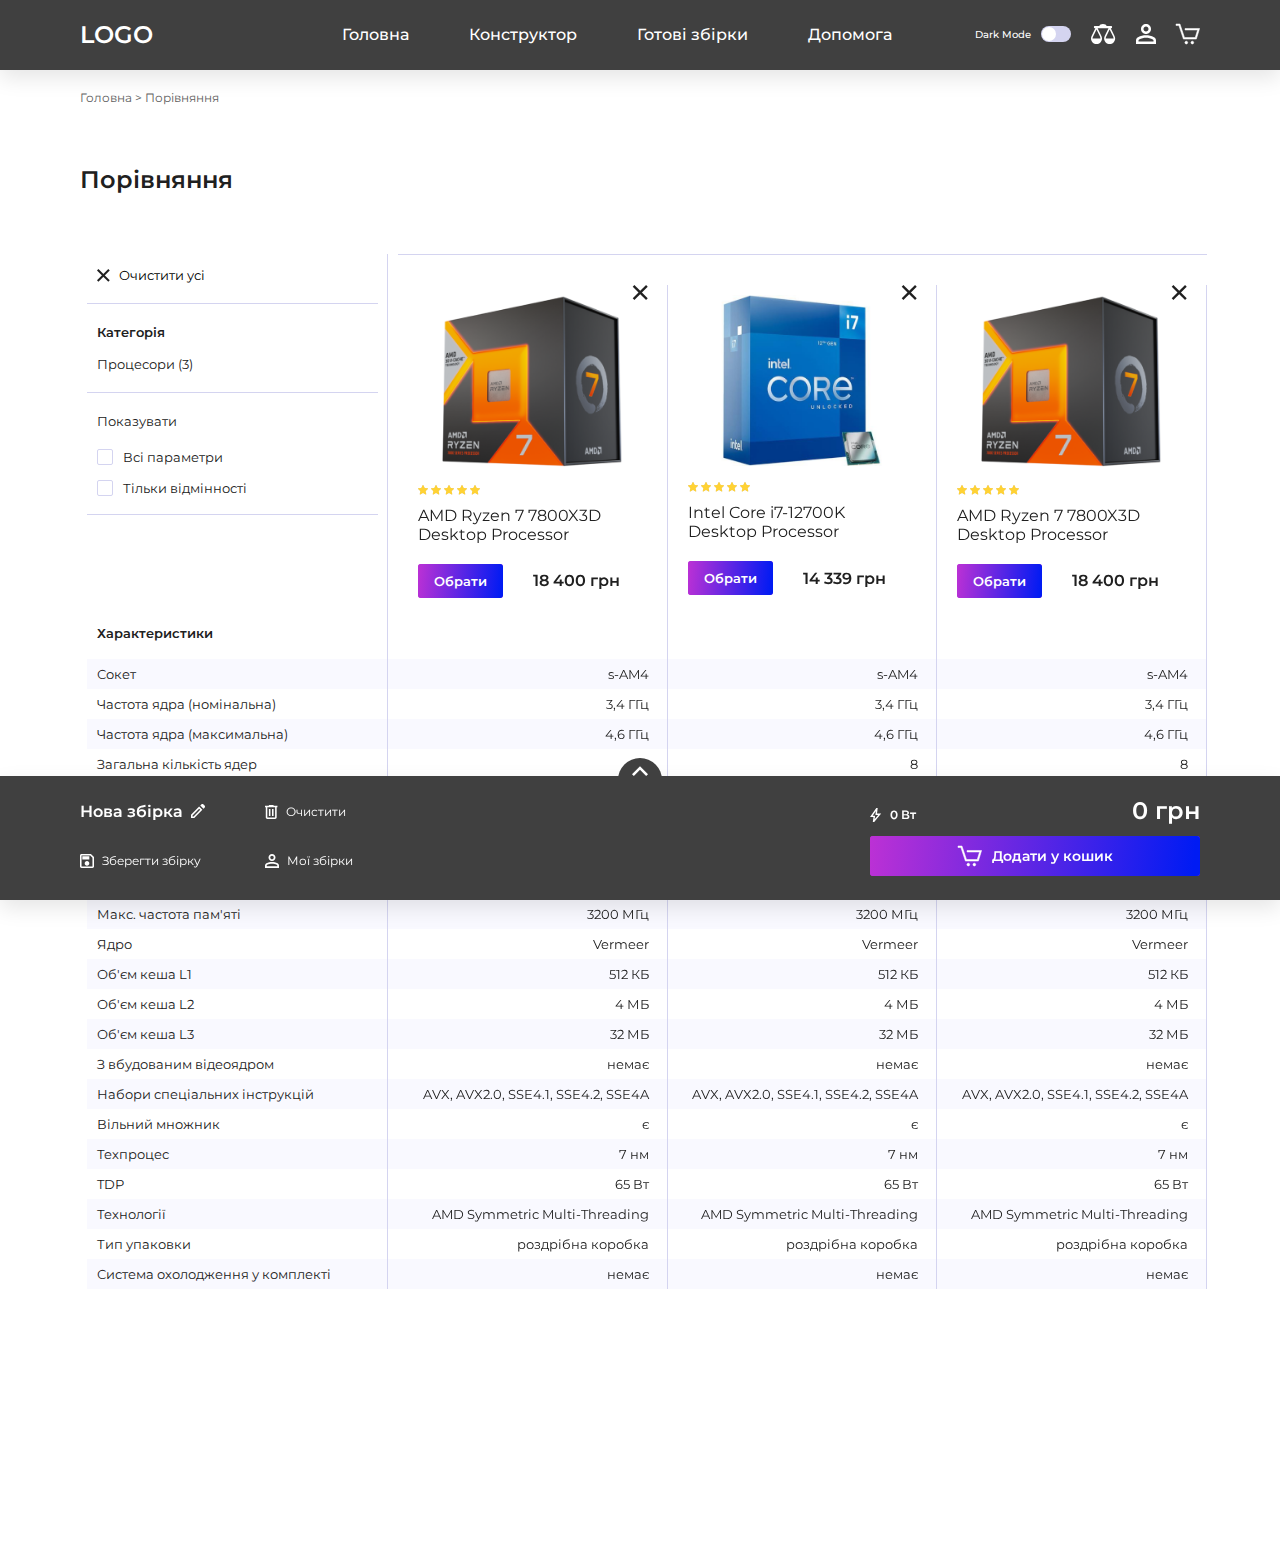
==== compare.html @ efdbab95 "feat: add compare and dark theme" ====
<!DOCTYPE html>
<html lang="ru">
<head>
    <meta charset="UTF-8">
    <meta http-equiv="X-UA-Compatible" content="IE=edge">
    <meta name="viewport" content="width=device-width, initial-scale=1.0">
    <title>PC BUILDER</title>
    <link rel="stylesheet" href="css/swiper-bundle.min.css">
    <link rel="stylesheet" href="css/nouislider.min.css">
    <link rel="stylesheet" href="css/style.css">
</head>
<body>
    <div class="wrap" id="wrap">
        <!-- header -->
        <header class="header">
            <div class="container">
                <div class="d-flex align-items-center">
                    <a href="#nav" class="btn-menu d-lg-none collapse-link"></a>
                    <a href="index.html" class="logo header__logo">LOGO</a>
                    <nav class="nav d-lg-flex align-items-center collapse" id="nav">
                        <ul class="nav-list d-lg-flex">
                            <li class="nav-list__item"><a href="#" class="nav-list__link">Головна</a></li>
                            <li class="nav-list__item"><a href="#" class="nav-list__link">Конструктор</a></li>
                            <li class="nav-list__item"><a href="#" class="nav-list__link">Готові збірки</a></li>
                            <li class="nav-list__item"><a href="#" class="nav-list__link">Допомога</a></li>
                        </ul>
                        <ul class="icons-nav d-flex order-lg-2">
                            <li class="icons-nav__item"><a href="#" class="icons-nav__link icon icon-compare"></a></li>
                            <li class="icons-nav__item"><a href="#" class="icons-nav__link icon icon-user"></a></li>
                        </ul>
                        <div class="theme d-flex align-items-center text_inversion">
                            Dark Mode
                            <label class="checkbox-switch-label">
                                <input type="checkbox" class="collapse" id="checkbox-switch">
                                <span class="checkbox-switch"></span>
                            </label>
                        </div>
                    </nav>
                    <ul class="icons-nav">
                        <li class="icons-nav__item"><a href="#" class="icons-nav__link icon icon-basket"></a></li>
                    </ul>
                </div>
            </div>
        </header>
        <!-- /header -->
        <!-- /preview -->
        <!-- content -->
        <section class="content">
            <div class="container">
              <!-- breadcrumb -->
              <ul class="breadcrumb">
                <li class="breadcrumb__item"><a href="#" class="breadcrumb__link">Головна</a></li>
                <li class="breadcrumb__item">Порівняння</li>
              </ul>
              <!-- /breadcrumb -->
              <div class="title no-change text_center_sm mb-xl mb-xl_m">Порівняння</div>
              <div class="d-flex compare">
                <!-- compare__col -->
                <div class="compare__col">
                  <div class="compare-filter">
                    <div class="filter__header filter-item d-flex justify-content-between">
                      <button type="reset" class="btn-clear d-inline-flex align-items-center">
                        <span class="icon icon-clear btn-clear__icon"></span>
                        Очистити усі
                      </button>
                    </div>
                    <div class="filter-item">
                      <div class="filter__link text_semibold">Категорія</div>
                      <div class="filter-item__body">Процесори (3)</div>
                    </div>
                    <div class="filter-item">
                      <div class="filter__link">Показувати</div>
                      <div class="filter-item__body">
                        <ul class="check-list">
                          <li class="check-list__item">
                            <label class="d-inline-flex align-items-center">
                              <input type="checkbox" class="form-check-input">
                              Всі параметри
                            </label>
                          </li>
                          <li class="check-list__item">
                            <label class="d-inline-flex align-items-center">
                              <input type="checkbox" class="form-check-input">
                              Тільки відмінності
                            </label>
                          </li>
                        </ul>
                      </div>
                     </div>
                  </div>
                  <div class="text_semibold text_size-sm compare__title">Характеристики</div>
                  <div class="compare-table-heading__wrap">
                    <table class="compare-table-heading table_spriped w-100">
                      <tr><td>Сокет</td></tr>
                      <tr><td>Частота ядра (номінальна)</td></tr>
                      <tr><td>Частота ядра (максимальна)</td></tr>
                      <tr><td>Загальна кількість ядер</td></tr>
                      <tr><td>Продуктивні ядра</td></tr>
                      <tr><td>Енергоефективні ядра</td></tr>
                      <tr><td>Кількість потоків</td></tr>
                      <tr><td>Тип пам'яті</td></tr>
                      <tr><td>Макс. частота пам'яті</td></tr>
                      <tr><td>Ядро</td></tr>
                      <tr><td>Об'єм кеша L1</td></tr>
                      <tr><td>Об'єм кеша L2</td></tr>
                      <tr><td>Об'єм кеша L3</td></tr>
                      <tr><td>З вбудованим відеоядром</td></tr>
                      <tr><td>Набори спеціальних інструкцій</td></tr>
                      <tr><td>Вільний множник</td></tr>
                      <tr><td>Техпроцес</td></tr>
                      <tr><td>TDP</td></tr>
                      <tr><td>Технології</td></tr>
                      <tr><td>Тип упаковки</td></tr>
                      <tr><td>Система охолодження у комплекті</td></tr>
                    </table>
                  </div>
                </div>
                <!-- /compare__col -->
                <div class="compare-slider swiper">
                  <div class="swiper-wrapper">
                    <div class="swiper-slide remove-block">
                      <div class="compare-item">
                        <div class="compare-item__body">
                          <a href="#" class="remove-link compare-item__close icon icon-close"></a>
                          <a href="#" class="compare-item__image d-flex justify-content-center"><img src="img/content/product-3.png" alt="" class="img-fluid"></a>
                          <div class="compare-item__rating rating">
                            <div class="rating__active" style="width: 100%;"></div>
                          </div>
                          <a href="#" class="compare-item__name">AMD Ryzen 7 7800X3D Desktop Processor</a>
                          <div class="d-lg-flex align-items-center">
                            <div class="compare-item__price order-lg-2 text_semibold">18 400 грн</div>
                            <a href="#" class="btn btn_secondary w-100_md btn_size-sm compare-item__btn">Обрати</a>
                          </div>
                        </div>
                        <table class="table_spriped compare-item__table text_right w-100">
                          <tr><td>s-AM4</td></tr>
                          <tr><td>3,4 ГГц</td>
                          <tr><td>4,6 ГГц</td>
                          <tr><td>8</td>
                          <tr><td>8</td>
                          <tr><td>0</td>
                          <tr><td>16</td>
                          <tr><td>DDR4</td>
                          <tr><td>3200 МГц</td>
                          <tr><td>Vermeer</td>
                          <tr><td>512 КБ</td>
                          <tr><td>4 МБ</td>
                          <tr><td>32 МБ</td>
                          <tr><td>немає</td>
                          <tr><td>AVX, AVX2.0, SSE4.1, SSE4.2, SSE4A</td>
                          <tr><td>є</td>
                          <tr><td>7 нм</td>
                          <tr><td>65 Вт</td>
                          <tr><td>AMD Symmetric Multi-Threading</td>
                          <tr><td>роздрібна коробка</td>
                          <tr><td>немає</td>
                        </table>
                      </div>
                    </div>
                    <div class="swiper-slide remove-block">
                      <div class="compare-item">
                        <div class="compare-item__body">
                          <a href="#" class="remove-link compare-item__close icon icon-close"></a>
                          <a href="#" class="compare-item__image d-flex justify-content-center"><img src="img/content/product-4.png" alt="" class="img-fluid"></a>
                          <div class="compare-item__rating rating">
                            <div class="rating__active" style="width: 100%;"></div>
                          </div>
                          <a href="#" class="compare-item__name">Intel Core i7-12700K Desktop Processor</a>
                          <div class="d-lg-flex align-items-center">
                            <div class="compare-item__price order-lg-2 text_semibold">14 339 грн</div>
                            <a href="#" class="btn btn_secondary w-100_md btn_size-sm compare-item__btn">Обрати</a>
                          </div>
                        </div>
                        <table class="table_spriped compare-item__table text_right w-100">
                          <tr><td>s-AM4</td></tr>
                          <tr><td>3,4 ГГц</td>
                          <tr><td>4,6 ГГц</td>
                          <tr><td>8</td>
                          <tr><td>8</td>
                          <tr><td>0</td>
                          <tr><td>16</td>
                          <tr><td>DDR4</td>
                          <tr><td>3200 МГц</td>
                          <tr><td>Vermeer</td>
                          <tr><td>512 КБ</td>
                          <tr><td>4 МБ</td>
                          <tr><td>32 МБ</td>
                          <tr><td>немає</td>
                          <tr><td>AVX, AVX2.0, SSE4.1, SSE4.2, SSE4A</td>
                          <tr><td>є</td>
                          <tr><td>7 нм</td>
                          <tr><td>65 Вт</td>
                          <tr><td>AMD Symmetric Multi-Threading</td>
                          <tr><td>роздрібна коробка</td>
                          <tr><td>немає</td>
                        </table>
                      </div>
                    </div>
                    <div class="swiper-slide remove-block">
                      <div class="compare-item">
                        <div class="compare-item__body">
                          <a href="#" class="remove-link compare-item__close icon icon-close"></a>
                          <a href="#" class="compare-item__image d-flex justify-content-center"><img src="img/content/product-3.png" alt="" class="img-fluid"></a>
                          <div class="compare-item__rating rating">
                            <div class="rating__active" style="width: 100%;"></div>
                          </div>
                          <a href="#" class="compare-item__name">AMD Ryzen 7 7800X3D Desktop Processor</a>
                          <div class="d-lg-flex align-items-center">
                            <div class="compare-item__price order-lg-2 text_semibold">18 400 грн</div>
                            <a href="#" class="btn btn_secondary w-100_md btn_size-sm compare-item__btn">Обрати</a>
                          </div>
                        </div>
                        <table class="table_spriped compare-item__table text_right w-100">
                          <tr><td>s-AM4</td></tr>
                          <tr><td>3,4 ГГц</td>
                          <tr><td>4,6 ГГц</td>
                          <tr><td>8</td>
                          <tr><td>8</td>
                          <tr><td>0</td>
                          <tr><td>16</td>
                          <tr><td>DDR4</td>
                          <tr><td>3200 МГц</td>
                          <tr><td>Vermeer</td>
                          <tr><td>512 КБ</td>
                          <tr><td>4 МБ</td>
                          <tr><td>32 МБ</td>
                          <tr><td>немає</td>
                          <tr><td>AVX, AVX2.0, SSE4.1, SSE4.2, SSE4A</td>
                          <tr><td>є</td>
                          <tr><td>7 нм</td>
                          <tr><td>65 Вт</td>
                          <tr><td>AMD Symmetric Multi-Threading</td>
                          <tr><td>роздрібна коробка</td>
                          <tr><td>немає</td>
                        </table>
                      </div>
                    </div>
                  </div>
                </div>
              </div>
            </div>
        </section>
        <!-- /content -->
        <!-- footer -->
        <footer class="footer">
            <div class="packing-section" id="packing-section">
                <a href="#packing" class="packing-link collapse-link"><span class="icon icon-up"></span></a>
                <div class="packing-section__content">
                    <div class="collapse packing-section__collapse slow" id="packing">
                        <div class="container">
                            <!-- packing-item -->
                            <div class="packing-item d-flex align-items-center">
                                <div class="packing-item__icon active">
                                    <span class="icon icon icon_double icon-processor"></span>
                                    <p>Процесор</p>
                                </div>
                                <a href="#" class="packing-item__image"><img src="img/content/product-5.png" alt="" class="img-fluid"></a>
                                <div class="packing-item__content">
                                    <a href="#" class="packing-item__name">AMD Ryzen 7 7800X3D Desktop Processor</a>
                                    <div class="packing-item__amount">
                                        <div class="input-number">
                                            <div class="input-number__minus"></div>
                                            <input type="text" class="input-number__input" value="1">
                                            <div class="input-number__plus"></div>
                                        </div>
                                    </div>
                                    <div class="packing-item__price">18 400 грн</div>
                                </div>
                                <div class="btn-group packing-item__btn-group">
                                    <a href="#" class="btn btn_secondary btn_size-sm w-100">Замінити</a>
                                    <a href="#" class="btn btn_outline btn_size-sm w-100">Видалити</a>
                                </div>
                            </div>
                            <!-- /packing-item -->
                            <!-- packing-item -->
                            <div class="packing-item d-flex align-items-center">
                                <div class="packing-item__icon active">
                                    <span class="icon icon_double icon-motherboard"></span>
                                    <p>Материнська плата</p>
                                </div>
                                <a href="#" class="packing-item__image"><img src="img/content/product-6.png" alt="" class="img-fluid"></a>
                                <div class="packing-item__content">
                                    <a href="#" class="packing-item__name">Материнська плата ASRock X570 EXTREME4</a>
                                    <div class="packing-item__amount">
                                        <div class="input-number">
                                            <div class="input-number__minus"></div>
                                            <input type="text" class="input-number__input" value="1">
                                            <div class="input-number__plus"></div>
                                        </div>
                                    </div>
                                    <div class="packing-item__price">5 500 грн</div>
                                </div>
                                <div class="btn-group packing-item__btn-group">
                                    <a href="#" class="btn btn_secondary btn_size-sm w-100">Замінити</a>
                                    <a href="#" class="btn btn_outline btn_size-sm w-100">Видалити</a>
                                </div>
                            </div>
                            <!-- /packing-item -->
                            <!-- packing-item -->
                            <div class="packing-item d-flex align-items-center">
                                <div class="packing-item__icon active">
                                    <span class="icon icon_double icon-RAM"></span>
                                    <p>Оперативна пам'ять</p>
                                </div>
                                <a href="#" class="packing-item__image"><img src="img/content/product-7.png" alt="" class="img-fluid"></a>
                                <div class="packing-item__content">
                                    <a href="#" class="packing-item__name">Пам'ять для ПК Kingston DDR4 3200 32GB KIT (16GBx2) FURY Beast Black</a>
                                    <div class="packing-item__amount">
                                        <div class="input-number">
                                            <div class="input-number__minus"></div>
                                            <input type="text" class="input-number__input" value="1">
                                            <div class="input-number__plus"></div>
                                        </div>
                                    </div>
                                    <div class="packing-item__price">3 100 грн</div>
                                </div>
                                <div class="btn-group packing-item__btn-group">
                                    <a href="#" class="btn btn_secondary btn_size-sm w-100">Замінити</a>
                                    <a href="#" class="btn btn_outline btn_size-sm w-100">Видалити</a>
                                </div>
                            </div>
                            <!-- /packing-item -->
                            <!-- packing-item -->
                            <div class="packing-item d-flex align-items-center">
                                <div class="packing-item__icon active">
                                    <span class="icon icon_double icon-video-card"></span>
                                    <p>Відеокарта</p>
                                </div>
                                <a href="#" class="packing-item__image"><img src="img/content/product-8.png" alt="" class="img-fluid"></a>
                                <div class="packing-item__content">
                                    <a href="#" class="packing-item__name">Відеокарта ASUS GeForce GTX1660 6144Mb DUAL OC EVO </a>
                                    <div class="packing-item__amount">
                                        <div class="input-number">
                                            <div class="input-number__minus"></div>
                                            <input type="text" class="input-number__input" value="1">
                                            <div class="input-number__plus"></div>
                                        </div>
                                    </div>
                                    <div class="packing-item__price">7 400 грн</div>
                                </div>
                                <div class="btn-group packing-item__btn-group">
                                    <a href="#" class="btn btn_secondary btn_size-sm w-100">Замінити</a>
                                    <a href="#" class="btn btn_outline btn_size-sm w-100">Видалити</a>
                                </div>
                            </div>
                            <!-- /packing-item -->
                            <!-- packing-item -->
                            <div class="packing-item d-flex align-items-center">
                                <div class="packing-item__icon active">
                                    <span class="icon icon_double icon-case"></span>
                                    <p>Корпус</p>
                                </div>
                                <a href="#" class="packing-item__image"><img src="img/content/product-9.png" alt="" class="img-fluid"></a>
                                <div class="packing-item__content">
                                    <a href="#" class="packing-item__name">Корпус 1stPlayer B7-A-R1</a>
                                    <div class="packing-item__amount">
                                        <div class="input-number">
                                            <div class="input-number__minus"></div>
                                            <input type="text" class="input-number__input" value="1">
                                            <div class="input-number__plus"></div>
                                        </div>
                                    </div>
                                    <div class="packing-item__price">2 100 грн</div>
                                </div>
                                <div class="btn-group packing-item__btn-group">
                                    <a href="#" class="btn btn_secondary btn_size-sm w-100">Замінити</a>
                                    <a href="#" class="btn btn_outline btn_size-sm w-100">Видалити</a>
                                </div>
                            </div>
                            <!-- /packing-item -->
                            <!-- packing-item -->
                            <div class="packing-item d-flex align-items-center">
                                <div class="packing-item__icon active">
                                    <span class="icon icon_double icon-PSU"></span>
                                    <p>Блок <br class="d-md-block d-none">живлення</p>
                                </div>
                                <a href="#" class="packing-item__image"><img src="img/content/product-10.png" alt="" class="img-fluid"></a>
                                <div class="packing-item__content">
                                    <a href="#" class="packing-item__name">Блок живлення 1stPlayer 450W (PS-450PLS)</a>
                                    <div class="packing-item__amount">
                                        <div class="input-number">
                                            <div class="input-number__minus"></div>
                                            <input type="text" class="input-number__input" value="1">
                                            <div class="input-number__plus"></div>
                                        </div>
                                    </div>
                                    <div class="packing-item__price">700 грн</div>
                                </div>
                                <div class="btn-group packing-item__btn-group">
                                    <a href="#" class="btn btn_secondary btn_size-sm w-100">Замінити</a>
                                    <a href="#" class="btn btn_outline btn_size-sm w-100">Видалити</a>
                                </div>
                            </div>
                            <!-- /packing-item -->
                            <!-- packing-item -->
                            <div class="packing-item d-flex align-items-center">
                                <div class="packing-item__icon active">
                                    <span class="icon icon_double icon-HDD"></span>
                                    <p>Пристрій зберігання даних</p>
                                </div>
                                <a href="#" class="packing-item__image"><img src="img/content/product-11.png" alt="" class="img-fluid"></a>
                                <div class="packing-item__content">
                                    <a href="#" class="packing-item__name">Накопичувач SSD 2.5" 1,9TB INTEL (SSDSC2KG019T801)</a>
                                    <div class="packing-item__amount">
                                        <div class="input-number">
                                            <div class="input-number__minus"></div>
                                            <input type="text" class="input-number__input" value="1">
                                            <div class="input-number__plus"></div>
                                        </div>
                                    </div>
                                    <div class="packing-item__price">8 000 грн</div>
                                </div>
                                <div class="btn-group packing-item__btn-group">
                                    <a href="#" class="btn btn_secondary btn_size-sm w-100">Замінити</a>
                                    <a href="#" class="btn btn_outline btn_size-sm w-100">Видалити</a>
                                </div>
                            </div>
                            <!-- /packing-item -->
                            <!-- packing-item -->
                            <div class="packing-item d-flex align-items-center">
                                <div class="packing-item__icon active">
                                    <span class="icon icon_double icon-cooler"></span>
                                    <p>Охолодження процесору</p>
                                </div>
                                <a href="#" class="packing-item__image"><img src="img/content/product-12.png" alt="" class="img-fluid"></a>
                                <div class="packing-item__content">
                                    <a href="#" class="packing-item__name">Кулер до процесора SCYTHE Shuriken 2 (SCSK-2000)</a>
                                    <div class="packing-item__amount">
                                        <div class="input-number">
                                            <div class="input-number__minus"></div>
                                            <input type="text" class="input-number__input" value="1">
                                            <div class="input-number__plus"></div>
                                        </div>
                                    </div>
                                    <div class="packing-item__price">1 500 грн</div>
                                </div>
                                <div class="btn-group packing-item__btn-group">
                                    <a href="#" class="btn btn_secondary btn_size-sm w-100">Замінити</a>
                                    <a href="#" class="btn btn_outline btn_size-sm w-100">Видалити</a>
                                </div>
                            </div>
                            <!-- /packing-item -->
                            <!-- packing-item -->
                            <div class="packing-item d-flex align-items-center">
                                <div class="packing-item__icon active">
                                    <span class="icon icon_double icon-OS"></span>
                                    <p>Операційна система</p>
                                </div>
                                <a href="#" class="packing-item__image"><img src="img/content/product-13.png" alt="" class="img-fluid"></a>
                                <div class="packing-item__content">
                                    <a href="#" class="packing-item__name">Microsoft Windows 10 Professional 64-bit</a>
                                    <div class="packing-item__amount">
                                        <div class="input-number">
                                            <div class="input-number__minus"></div>
                                            <input type="text" class="input-number__input" value="1">
                                            <div class="input-number__plus"></div>
                                        </div>
                                    </div>
                                    <div class="packing-item__price">7 000 грн</div>
                                </div>
                                <div class="btn-group packing-item__btn-group">
                                    <a href="#" class="btn btn_secondary btn_size-sm w-100">Замінити</a>
                                    <a href="#" class="btn btn_outline btn_size-sm w-100">Видалити</a>
                                </div>
                            </div>
                            <!-- /packing-item -->
                        </div>
                    </div>
                </div>
            </div>
            <div class="container">
                <div class="d-md-flex justify-content-between text_inversion">
                    <div class="footer__links">
                        <a href="#" class="footer-link text_inversion text_semibold d-inline-flex align-items-center">
                            Нова збірка
                            <span class="footer-link__icon icon icon-pensil"></span>
                        </a>
                        <a href="#" class="footer-link text_inversion text_size-xs d-inline-flex align-items-center">
                            <span class="footer-link__icon icon icon-del"></span>
                            Очистити
                        </a>
                        <a href="#" class="footer-link text_inversion text_size-xs d-inline-flex align-items-center">
                            <span class="footer-link__icon icon icon-save"></span>
                            Зберегти збірку
                        </a>
                        <a href="#" class="footer-link text_inversion text_size-xs d-inline-flex align-items-center">
                            <span class="footer-link__icon icon icon-user icon-user_sm"></span>
                            Мої збірки
                        </a>
                    </div>
                    <div class="footer__price">
                        <div class="d-flex justify-content-between align-items-center">
                            <div class="text_semibold text_size-xs footer__pover d-flex align-items-center">
                                <span class="icon icon-power"></span>0 Вт
                            </div>
                            <div class="title">0 грн</div>
                        </div>
                        <a href="#" class="btn btn_secondary btn_size-md footer__btn btn_large w-100_sm"><span class="icon icon-basket btn__icon"></span>Додати у кошик</a>
                    </div>
                </div>
            </div>
        </footer>
        <!-- /footer -->

    </div>

<!-- login -->
    <div class="modal fade" id="login">
        <div class="modal-dialog">
            <div class="modal__content">
              <button type="button" class="icon icon-close-dark modal__close modal-close"></button>
              <div class="title text_center no-change mb-md">Особистий кабінет</div>
              <div class="form me-auto me-auto text_center">
                <form action="#">
                    <div class="form-group">
                        <input type="email" class="form-control" placeholder="E-mail">
                    </div>
                    <div class="form-group pos-rel">
                        <input type="password" class="form-control" placeholder="Пароль">
                        <a href="#" class="pass-view icon icon-view"></a>
                    </div>
                    <p class="mt-md">
                        <button class="btn w-100 btn_secondary btn_size-smd">Увійти</button>
                    </p>
                    <p><a href="forgot.html" class="text_dark text_size-xs">Забули пароль?</a></p>
                    <div class="separator text_size-xs text_dark"><span class="separator__text">або</span></div>
                    <div class="mb-lg no-change text_size-xs text_semibold"><a href="#registration" class="modal-open">Зареєструйтесь</a></div>
                    <p class="text_size-xs text_dark mt-md">Увійти через соцмережі</p>
                    <div class="social justify-content-center">
                        <a href="#" class="social__link icon icon-google"></a>
                        <a href="#" class="social__link icon icon-fb"></a>
                    </div>
                  </form>
              </div>
            </div>
        </div>
    </div>
    <!-- /login -->

    <!-- registration -->
    <div class="modal fade" id="registration">
        <div class="modal-dialog">
            <div class="modal__content">
              <button type="button" class="icon icon-close-dark modal__close modal-close"></button>
              <div class="title text_center no-change mb-md">Реєстрація</div>
              <div class="form mt-md">
                <form action="#">
                    <div class="form-group_md has-error pos-rel">
                      <div class="form-group__label text_semibold text_size-xs">Ім’я*</div>
                      <input type="text" class="form-control" placeholder="Введіть ваше ім’я">
                      <div class="error-mess">Це поле обов’язкове для заповнення</div>
                    </div>
                    <div class="form-group_md pos-rel">
                      <div class="form-group__label text_semibold text_size-xs">Прізвище*</div>
                      <input type="text" class="form-control" placeholder="Введіть ваше прізвище">
                      <div class="error-mess">Це поле обов’язкове для заповнення</div>
                    </div>
                    <div class="form-group_md pos-rel">
                      <div class="form-group__label text_semibold text_size-xs">E-mail*</div>
                      <input type="email" class="form-control" placeholder="Введіть ваш E-mail">
                      <div class="error-mess">Це поле обов’язкове для заповнення</div>
                    </div>
                    <div class="pos-rel form-group_md">
                      <div class="form-group__label text_semibold text_size-xs">Пароль*</div>
                      <input type="password" class="form-control" placeholder="Введіть ваш пароль">
                      <div class="error-mess">Це поле обов’язкове для заповнення</div>
                      <a href="#" class="pass-view icon icon-view"></a>
                    </div>
                    <div class="pos-rel form-group_md">
                      <div class="form-group__label text_semibold text_size-xs">Підтвердження пароля*</div>
                      <input type="password" class="form-control" placeholder="Введіть ваш пароль">
                      <a href="#" class="pass-view icon icon-view"></a>
                      <div class="error-mess">Це поле обов’язкове для заповнення</div>
                    </div>
                    <div class="mb-lg mt-md no-change">
                      <button href="#success" class="btn w-100 btn_secondary btn_size-smd modal-open">Зареєструватися</button>
                    </div>
                    <p class="text_size-xs text_dark mt-md text_center">Увійти через соцмережі</p>
                    <div class="social justify-content-center">
                        <a href="#" class="social__link icon icon-google"></a>
                        <a href="#" class="social__link icon icon-fb"></a>
                    </div>
                </form>
              </div>
            </div>
        </div>
    </div>
    <!-- /registration -->

    <!-- success -->
    <div class="modal fade" id="success">
        <div class="modal-dialog">
            <div class="modal__content">
              <button type="button" class="icon icon-close-dark modal__close modal-close"></button>
              <div class="text_center mb-sm"><div class="icon icon-check"></div></div>
              <div class="title text_center no-change mb-lg">Ви успішно зареєструвались</div>
              <div class="text_center"><button class="btn btn_secondary btn_size-smd modal-close btn_medium">Ок</button></div>
            </div>
        </div>
    </div>
    <!-- /success -->

    <!-- saved -->
    <div class="modal fade" id="saved">
        <div class="modal-dialog">
            <div class="modal__content">
              <button type="button" class="icon icon-close-dark modal__close modal-close"></button>
              <div class="text_center mb-sm"><div class="icon icon-check"></div></div>
              <div class="title text_center no-change mb-lg">Збірка успішно збережена</div>
              <div class="text_center"><button class="btn btn_secondary btn_size-smd modal-close btn_medium">Ок</button></div>
            </div>
        </div>
    </div>
    <!-- /saved -->

    <!-- delete -->
    <div class="modal fade" id="delete">
        <div class="modal-dialog">
            <div class="modal__content">
              <button type="button" class="icon icon-close-dark modal__close modal-close"></button>
              <div class="title text_center no-change mb-lg mb-xl_mobile mt-md pt-xs">Ви бажаєте видалити збірку?</div>
              <div class="d-grid grid_sm grid-2">
                <button class="btn btn_size-smd btn_secondary">Так</button>
                <button class="btn btn_size-smd btn_outline">Ні</button>
              </div>
            </div>
        </div>
    </div>
    <!-- /delete -->

    <!-- save -->
    <div class="modal fade" id="save">
        <div class="modal-dialog">
            <div class="modal__content modal__content_padding-sm">
              <button type="button" class="icon icon-close-dark modal__close modal-close"></button>
              <div class="title text_center no-change">Збереження збірки</div>
              <form action="#">
                <div class="mb-lg mt-md no-change">
                    <div class="form-group__label text_semibold text_size-xs">Назва збірки</div>
                    <input type="text" class="form-control" placeholder="Нова збірка">
                </div>
                <div class="d-grid grid_sm grid-2">
                    <button class="btn btn_size-smd btn_secondary btn_medium">Зберегти</button>
                    <button class="btn btn_size-smd btn_outline btn_medium modal-close">Скасувати</button>
                  </div>
              </form>
            </div>
        </div>
    </div>
    <!-- /save -->


    <script src="js/jquery-3.6.0.min.js"></script>
    <script src="js/swiper-bundle.min.js"></script>
    <script src="js/nouislider.min.js"></script>
    <script src="js/main.js"></script>
</body>
</html>
---- css/nouislider.min.css ----
.noUi-target,.noUi-target *{-webkit-touch-callout:none;-webkit-tap-highlight-color:transparent;-webkit-user-select:none;-ms-touch-action:none;touch-action:none;-ms-user-select:none;-moz-user-select:none;user-select:none;-moz-box-sizing:border-box;box-sizing:border-box}.noUi-target{position:relative}.noUi-base,.noUi-connects{width:100%;height:100%;position:relative;z-index:1}.noUi-connects{overflow:hidden;z-index:0}.noUi-connect,.noUi-origin{will-change:transform;position:absolute;z-index:1;top:0;right:0;height:100%;width:100%;-ms-transform-origin:0 0;-webkit-transform-origin:0 0;-webkit-transform-style:preserve-3d;transform-origin:0 0;transform-style:flat}.noUi-txt-dir-rtl.noUi-horizontal .noUi-origin{left:0;right:auto}.noUi-vertical .noUi-origin{top:-100%;width:0}.noUi-horizontal .noUi-origin{height:0}.noUi-handle{-webkit-backface-visibility:hidden;backface-visibility:hidden;position:absolute}.noUi-touch-area{height:100%;width:100%}.noUi-state-tap .noUi-connect,.noUi-state-tap .noUi-origin{-webkit-transition:transform .3s;transition:transform .3s}.noUi-state-drag *{cursor:inherit!important}.noUi-horizontal{height:18px}.noUi-horizontal .noUi-handle{width:34px;height:28px;right:-17px;top:-6px}.noUi-vertical{width:18px}.noUi-vertical .noUi-handle{width:28px;height:34px;right:-6px;bottom:-17px}.noUi-txt-dir-rtl.noUi-horizontal .noUi-handle{left:-17px;right:auto}.noUi-target{background:#FAFAFA;border-radius:4px;border:1px solid #D3D3D3;box-shadow:inset 0 1px 1px #F0F0F0,0 3px 6px -5px #BBB}.noUi-connects{border-radius:3px}.noUi-connect{background:#3FB8AF}.noUi-draggable{cursor:ew-resize}.noUi-vertical .noUi-draggable{cursor:ns-resize}.noUi-handle{border:1px solid #D9D9D9;border-radius:3px;background:#FFF;cursor:default;box-shadow:inset 0 0 1px #FFF,inset 0 1px 7px #EBEBEB,0 3px 6px -3px #BBB}.noUi-active{box-shadow:inset 0 0 1px #FFF,inset 0 1px 7px #DDD,0 3px 6px -3px #BBB}.noUi-handle:after,.noUi-handle:before{content:"";display:block;position:absolute;height:14px;width:1px;background:#E8E7E6;left:14px;top:6px}.noUi-handle:after{left:17px}.noUi-vertical .noUi-handle:after,.noUi-vertical .noUi-handle:before{width:14px;height:1px;left:6px;top:14px}.noUi-vertical .noUi-handle:after{top:17px}[disabled] .noUi-connect{background:#B8B8B8}[disabled] .noUi-handle,[disabled].noUi-handle,[disabled].noUi-target{cursor:not-allowed}.noUi-pips,.noUi-pips *{-moz-box-sizing:border-box;box-sizing:border-box}.noUi-pips{position:absolute;color:#999}.noUi-value{position:absolute;white-space:nowrap;text-align:center}.noUi-value-sub{color:#ccc;font-size:10px}.noUi-marker{position:absolute;background:#CCC}.noUi-marker-sub{background:#AAA}.noUi-marker-large{background:#AAA}.noUi-pips-horizontal{padding:10px 0;height:80px;top:100%;left:0;width:100%}.noUi-value-horizontal{-webkit-transform:translate(-50%,50%);transform:translate(-50%,50%)}.noUi-rtl .noUi-value-horizontal{-webkit-transform:translate(50%,50%);transform:translate(50%,50%)}.noUi-marker-horizontal.noUi-marker{margin-left:-1px;width:2px;height:5px}.noUi-marker-horizontal.noUi-marker-sub{height:10px}.noUi-marker-horizontal.noUi-marker-large{height:15px}.noUi-pips-vertical{padding:0 10px;height:100%;top:0;left:100%}.noUi-value-vertical{-webkit-transform:translate(0,-50%);transform:translate(0,-50%);padding-left:25px}.noUi-rtl .noUi-value-vertical{-webkit-transform:translate(0,50%);transform:translate(0,50%)}.noUi-marker-vertical.noUi-marker{width:5px;height:2px;margin-top:-1px}.noUi-marker-vertical.noUi-marker-sub{width:10px}.noUi-marker-vertical.noUi-marker-large{width:15px}.noUi-tooltip{display:block;position:absolute;border:1px solid #D9D9D9;border-radius:3px;background:#fff;color:#000;padding:5px;text-align:center;white-space:nowrap}.noUi-horizontal .noUi-tooltip{-webkit-transform:translate(-50%,0);transform:translate(-50%,0);left:50%;bottom:120%}.noUi-vertical .noUi-tooltip{-webkit-transform:translate(0,-50%);transform:translate(0,-50%);top:50%;right:120%}.noUi-horizontal .noUi-origin>.noUi-tooltip{-webkit-transform:translate(50%,0);transform:translate(50%,0);left:auto;bottom:10px}.noUi-vertical .noUi-origin>.noUi-tooltip{-webkit-transform:translate(0,-18px);transform:translate(0,-18px);top:auto;right:28px}
---- css/style.css ----
@import url("https://fonts.googleapis.com/css2?family=Montserrat:wght@400;500;600;800&display=swap");
*, :before, :after {
  margin: 0;
  padding: 0;
  box-sizing: border-box;
}

ol, ul {
  list-style: none;
}

:focus {
  outline: 0;
}

::-webkit-input-placeholder {
  text-indent: 0px;
  -webkit-transition: text-indent 0.3s ease;
  transition: text-indent 0.3s ease;
  font-family: inherit;
  color: #606060 !important;
}

::-moz-placeholder {
  opacity: 1;
  -moz-transition: opacity 0.3s ease;
  transition: opacity 0.3s ease;
  font-family: inherit;
  color: #606060 !important;
}

:-moz-placeholder {
  opacity: 1;
  -moz-transition: opacity 0.3s ease;
  transition: opacity 0.3s ease;
  font-family: inherit;
  color: #606060 !important;
}

:-ms-input-placeholder {
  text-indent: 0px;
  -ms-transition: text-indent 0.3s ease;
  transition: text-indent 0.3s ease;
  font-family: inherit;
  color: #606060 !important;
}

.dark-theme ::-webkit-input-placeholder {
  color: #fff !important;
}
.dark-theme ::-moz-placeholder {
  color: #fff !important;
}
.dark-theme :-moz-placeholder {
  color: #fff !important;
}
.dark-theme :-ms-input-placeholder {
  color: #fff !important;
}

:focus::-webkit-input-placeholder {
  text-indent: -1000px;
  -webkit-transition: text-indent 0.3s ease;
  transition: text-indent 0.3s ease;
}

:focus::-moz-placeholder {
  opacity: 0;
  -moz-transition: opacity 0.3s ease;
  transition: opacity 0.3s ease;
}

:focus:-moz-placeholder {
  opacity: 0;
  -moz-transition: opacity 0.3s ease;
  transition: opacity 0.3s ease;
}

:focus:-ms-input-placeholder {
  text-indent: -1000px;
  -ms-transition: text-indent 0.3s ease;
  transition: text-indent 0.3s ease;
}

table {
  border-collapse: collapse;
  border-spacing: 0;
}

label, input:not([type=checkbox]),
input:not([type=radio]), button {
  -webkit-appearance: none;
  font-family: inherit;
}

label, input[type=submit], button {
  cursor: pointer;
}

img {
  border: none;
}

html, body {
  height: 100%;
}

html {
  font-size: 62.5%;
  scroll-behavior: smooth;
}

button:focus {
  outline: none !important;
}

input::-webkit-outer-spin-button,
input::-webkit-inner-spin-button {
  -webkit-appearance: none;
  margin: 0;
}

input:hover::-webkit-outer-spin-button,
input:hover::-webkit-inner-spin-button {
  display: none;
  -webkit-appearance: none;
  margin: 0;
}

/* @include box-sizing(#); */
.icon {
  background-repeat: no-repeat;
  background-size: contain !important;
  background-position: 0 0;
  display: inline-block;
  flex-shrink: 0;
}
.icon_double {
  position: relative;
}
@media (hover: hover) and (pointer: fine) {
  .icon_double:hover:before {
    opacity: 0;
  }
  .icon_double:hover:after {
    opacity: 1;
  }
}
.icon_double:before, .icon_double:after {
  content: "";
  position: absolute;
  top: 0;
  left: 0;
  width: 100%;
  height: 100%;
  background-size: contain;
  background-position: 50% 50%;
  background-repeat: no-repeat;
  transition: all 0.3s ease-out;
}
.icon_double:after {
  opacity: 0;
}
.active > .icon:before, .components-item.active .icon:before {
  opacity: 0;
}
.active > .icon:after, .components-item.active .icon:after {
  opacity: 1;
}
@media (hover: hover) and (pointer: fine) {
  a:hover > .icon:before {
    opacity: 0;
  }
  a:hover > .icon:after {
    opacity: 1;
  }
}

.icon-compare {
  width: 2.5rem;
  height: 2.2rem;
  background-image: url(../img/icons/compare.svg);
}

.icon-user {
  width: 2rem;
  height: 2.2rem;
  background-image: url(../img/icons/user.svg);
}
.icon-user_sm {
  width: 1.4rem;
  height: 1.4rem;
}

.icon-basket {
  width: 2.5rem;
  height: 2.2rem;
  background-image: url(../img/icons/basket.svg);
}

.icon-up {
  width: 1.6rem;
  height: 1rem;
  background-image: url(../img/icons/up.svg);
}

.icon-power {
  width: 1.2rem;
  height: 1.4rem;
  margin-right: 0.78rem;
  background-image: url(../img/icons/power.svg);
}

.icon-power-dark {
  width: 1.2rem;
  height: 1.4rem;
  margin-right: 0.78rem;
  background-image: url(../img/icons/power-dark.svg);
}
.dark-theme .icon-power-dark {
  background-image: url(../img/icons/power.svg);
}

.icon-pensil {
  width: 1.5rem;
  height: 1.5rem;
  background-image: url(../img/icons/pensil.svg);
}

.icon-save {
  width: 1.4rem;
  height: 1.4rem;
  background-image: url(../img/icons/save.svg);
}

.icon-save-dark {
  width: 1.4rem;
  height: 1.4rem;
  background-image: url(../img/icons/save-dark.svg);
}
.dark-theme .icon-save-dark {
  background-image: url(../img/icons/save.svg);
}

.icon-del {
  width: 1.3rem;
  height: 1.4rem;
  background-image: url(../img/icons/del.svg);
}

.icon-del-dark {
  width: 1.3rem;
  height: 1.4rem;
  background-image: url(../img/icons/del-dark.svg);
}
.dark-theme .icon-del-dark {
  background-image: url(../img/icons/del.svg);
}

.icon-search {
  width: 2.4rem;
  height: 2.4rem;
  background-image: url(../img/icons/search.svg);
}
.dark-theme .icon-search {
  background-image: url(../img/icons/search-inversion.svg);
}

.icon-processor {
  width: 4.8rem;
  height: 4.8rem;
}
.icon-processor:before {
  background-image: url(../img/icons/processor.svg);
}
.icon-processor:after {
  background-image: url(../img/icons/processor-active.svg);
}
.dark-theme .icon-processor {
  background-image: url(../img/icons/processor-inversion.svg);
}
.dark-theme .icon-processor::before, .dark-theme .icon-processor:after {
  display: none;
}

.icon-motherboard {
  width: 4.8rem;
  height: 4.6rem;
}
.icon-motherboard:before {
  background-image: url(../img/icons/motherboard.svg);
}
.icon-motherboard:after {
  background-image: url(../img/icons/motherboard-active.svg);
}
.dark-theme .icon-motherboard {
  background-image: url(../img/icons/motherboard-inversion.svg);
}
.dark-theme .icon-motherboard::before, .dark-theme .icon-motherboard:after {
  display: none;
}

.icon-RAM {
  width: 4.8rem;
  height: 3rem;
}
.icon-RAM:before {
  background-image: url(../img/icons/RAM.svg);
}
.icon-RAM:after {
  background-image: url(../img/icons/RAM-active.svg);
}
.dark-theme .icon-RAM {
  background-image: url(../img/icons/RAM-inversion.svg);
}
.dark-theme .icon-RAM::before, .dark-theme .icon-RAM:after {
  display: none;
}

.icon-video-card {
  width: 4.8rem;
  height: 3.3rem;
}
.icon-video-card:before {
  background-image: url(../img/icons/video-card.svg);
}
.icon-video-card:after {
  background-image: url(../img/icons/video-card-active.svg);
}
.dark-theme .icon-video-card {
  background-image: url(../img/icons/video-card-inversion.svg);
}
.dark-theme .icon-video-card::before, .dark-theme .icon-video-card:after {
  display: none;
}

.icon-case {
  width: 2.5rem;
  height: 4.8rem;
}
.icon-case:before {
  background-image: url(../img/icons/case.svg);
}
.icon-case:after {
  background-image: url(../img/icons/case-active.svg);
}
.dark-theme .icon-case {
  background-image: url(../img/icons/case-inversion.svg);
}
.dark-theme .icon-case::before, .dark-theme .icon-case:after {
  display: none;
}

.icon-PSU {
  width: 4.7rem;
  height: 4.8rem;
}
.icon-PSU:before {
  background-image: url(../img/icons/PSU.svg);
}
.icon-PSU:after {
  background-image: url(../img/icons/PSU-active.svg);
}
.dark-theme .icon-PSU {
  background-image: url(../img/icons/PSU-inversion.svg);
}
.dark-theme .icon-PSU::before, .dark-theme .icon-PSU:after {
  display: none;
}

.icon-HDD {
  width: 3.7rem;
  height: 4.8rem;
}
.icon-HDD:before {
  background-image: url(../img/icons/HDD.svg);
}
.icon-HDD:after {
  background-image: url(../img/icons/HDD-active.svg);
}
.dark-theme .icon-HDD {
  background-image: url(../img/icons/HDD-inversion.svg);
}
.dark-theme .icon-HDD::before, .dark-theme .icon-HDD:after {
  display: none;
}

.icon-cooler {
  width: 4.8rem;
  height: 4.8rem;
}
.icon-cooler:before {
  background-image: url(../img/icons/cooler.svg);
}
.icon-cooler:after {
  background-image: url(../img/icons/cooler-active.svg);
}
.dark-theme .icon-cooler {
  background-image: url(../img/icons/cooler-inversion.svg);
}
.dark-theme .icon-cooler::before, .dark-theme .icon-cooler:after {
  display: none;
}

.icon-OS {
  width: 4.8rem;
  height: 4.4rem;
}
.icon-OS:before {
  background-image: url(../img/icons/OS.svg);
}
.icon-OS:after {
  background-image: url(../img/icons/OS-active.svg);
}
.dark-theme .icon-OS {
  background-image: url(../img/icons/OS-inversion.svg);
}
.dark-theme .icon-OS::before, .dark-theme .icon-OS:after {
  display: none;
}

.icon-clear {
  width: 1.3rem;
  height: 1.3rem;
  background-image: url(../img/icons/clear.svg);
}
.dark-theme .icon-clear {
  background-image: url(../img/icons/clear-inversion.svg);
}

.icon-block {
  width: 2.2rem;
  height: 2.2rem;
}
.icon-block:before {
  background-image: url(../img/icons/block.svg);
}
.dark-theme .icon-block:before {
  background-image: url(../img/icons/block-dark.svg);
}
.icon-block:after {
  background-image: url(../img/icons/block-active.svg);
}
.dark-theme .icon-block:after {
  background-image: url(../img/icons/block-dark-active.svg);
}

.icon-list {
  width: 2.2rem;
  height: 2.2rem;
}
.icon-list:before {
  background-image: url(../img/icons/list.svg);
}
.dark-theme .icon-list:before {
  background-image: url(../img/icons/list-dark.svg);
}
.icon-list:after {
  background-image: url(../img/icons/list-active.svg);
}
.dark-theme .icon-list:after {
  background-image: url(../img/icons/list-dark-active.svg);
}

.icon-play {
  width: 9.6rem;
  height: 9.6rem;
  background-image: url(../img/icons/play.svg);
}
@media only screen and (max-width: 991px) {
  .icon-play {
    width: 4.8rem;
    height: 4.8rem;
  }
}

.icon-filter {
  width: 1.6rem;
  height: 1.4rem;
  background-image: url(../img/icons/filter.svg);
}

.icon-close {
  width: 1.9rem;
  height: 1.9rem;
  background-image: url(../img/icons/close.svg);
}
.dark-theme .icon-close {
  background-image: url(../img/icons/close-inversion.svg);
}

.icon-close-dark {
  width: 1.8rem;
  height: 1.8rem;
  background-image: url(../img/icons/close-dark.svg);
}
.dark-theme .icon-close-dark {
  background-image: url(../img/icons/close-inversion.svg);
}

.icon-view {
  width: 1.6rem;
  height: 1.4rem;
  background-image: url(../img/icons/view.svg);
  background-position: 50% 50%;
}
.dark-theme .icon-view {
  background-image: url(../img/icons/view-dark.svg);
}

.icon-google {
  width: 2rem;
  height: 2rem;
  background-image: url(../img/icons/google.svg);
}

.icon-fb {
  width: 2rem;
  height: 2rem;
  background-image: url(../img/icons/fb.svg);
}

.icon-check {
  width: 5rem;
  height: 3.5rem;
  background-image: url(../img/icons/check-lg.svg);
}
.dark-theme .icon-check {
  background-image: url(../img/icons/check-lg-inversion.svg);
}

.icon-delete {
  width: 1.3rem;
  height: 1.4rem;
}
.icon-delete:before {
  background-image: url(../img/icons/delete.svg);
}
.icon-delete:after {
  background-image: url(../img/icons/delete-active.svg);
}

.icon-intel {
  width: 5rem;
  height: 2rem;
  background-image: url(../img/icons/intel.svg);
}
.dark-theme .icon-intel {
  background-image: url(../img/icons/intel-inversion.svg);
}

.icon-amd {
  width: 7.3rem;
  height: 1.8rem;
  background-image: url(../img/icons/amd.svg);
}
.dark-theme .icon-amd {
  background-image: url(../img/icons/amd-inversion.svg);
}

.collapse:not(.show) {
  display: none;
}

.collapsing {
  height: 0;
  overflow: hidden;
  transition: height 0.35s ease;
}

@media (prefers-reduced-motion: reduce) {
  .collapsing {
    transition: none;
  }
}
.tab-content > .tab-pane {
  display: none;
}

.tab-content > .active {
  display: block;
}

.fade {
  transition: opacity 0.15s linear;
}

.modal {
  position: fixed;
  top: 0;
  left: 0;
  z-index: 1055;
  transform: translateY(-100%);
  width: 100%;
  height: 100%;
  overflow-x: hidden;
  overflow-y: auto;
  outline: 0;
  background: rgba(0, 0, 0, 0.3);
  -webkit-backdrop-filter: blur(2px);
          backdrop-filter: blur(2px);
}
.modal.show {
  transform: none;
}
.modal-dialog {
  position: relative;
  pointer-events: auto;
  margin: 3rem auto;
  width: 34rem;
}
@media only screen and (min-width: 768px) {
  .modal-dialog {
    width: 44rem;
    margin: 5rem auto;
  }
}
@media only screen and (min-width: 768px) {
  .modal-dialog_xl {
    width: 95%;
  }
}
@media only screen and (min-width: 992px) {
  .modal-dialog_xl {
    width: 96rem;
  }
}
.modal__close {
  position: absolute;
  top: 1.8rem;
  right: 1.8rem;
  border: none;
  background: none;
  border-radius: 50%;
  transition: all 0.3s ease-out;
}
@media (hover: hover) and (pointer: fine) {
  .modal__close:hover {
    opacity: 0.6;
  }
}
.modal__content {
  flex-grow: 1;
  pointer-events: auto;
  background: #fff;
  padding: 4rem;
  box-shadow: 0px 8px 20px 0px rgba(0, 0, 0, 0.1);
  padding: 8rem 7rem 7rem;
  min-height: 34.3rem;
}
.dark-theme .modal__content {
  background: #181826;
}
@media only screen and (max-width: 767px) {
  .modal__content {
    padding: 8rem 2rem 6rem;
  }
}
.modal__content_padding {
  padding: 6.5rem 4rem 3.4rem;
  border-radius: 0.3rem;
  min-height: 53rem;
}
@media only screen and (max-width: 767px) {
  .modal__content_padding {
    padding-left: 2rem;
    padding-right: 2rem;
  }
}
.modal__content_padding-sm {
  padding: 7.3rem 7rem 6rem;
}
@media only screen and (max-width: 767px) {
  .modal__content_padding-sm {
    padding-left: 2rem;
    padding-right: 2rem;
  }
}

.modal .modal-dialog {
  transition: transform 0.3s ease-out;
  transform: translate(0, -50px);
}

.modal.show .modal-dialog {
  transform: none;
}

.dropdown {
  position: relative;
}

.dropdown-menu {
  position: absolute;
  z-index: 1000;
  display: none;
  min-width: 100%;
  margin: 0.8rem 0 0;
  background: #FFFFFF;
  top: 100%;
  overflow: hidden;
  filter: drop-shadow(0px 8px 20px rgba(0, 0, 0, 0.1));
}
.dark-theme .dropdown-menu {
  background: #181826;
}
.dropdown-menu_basket {
  left: auto;
  right: 0;
  width: 44rem;
}
@media only screen and (max-width: 767px) {
  .dropdown-menu_basket {
    width: 36rem;
    right: -1rem;
  }
}
.dropdown-menu__link {
  font-size: 1.4rem;
  line-height: 2.8rem;
  display: block;
  padding: 1.2rem 1.6rem;
}
@media only screen and (max-width: 991px) {
  .dropdown-menu__link {
    padding: 1rem 2rem 1rem 3rem;
  }
}
.dropdown-menu__link.active {
  background: #ECF3EA;
}
.dropdown-menu__close {
  width: 1.6rem;
  height: 1.6rem;
}
@media (hover: hover) and (pointer: fine) {
  .dropdown-menu__close:hover {
    opacity: 0.7;
  }
}
.dropdown-menu__header {
  border-bottom: 1px solid #D4D4F0;
  padding: 2rem;
}
@media only screen and (max-width: 767px) {
  .dropdown-menu__header {
    padding: 1.5rem 1rem;
  }
}
.dropdown-menu__footer {
  padding: 2.1rem 2rem;
  background: #F9F9FF;
}
@media only screen and (max-width: 767px) {
  .dropdown-menu__footer {
    padding: 2.1rem 1rem;
  }
}
.dark-theme .dropdown-menu__footer {
  background: #4A4A6A;
}
.dropdown-menu__footer .btn {
  margin-top: 1.4rem;
}
.dropdown-menu__price {
  font-size: 2.1rem;
  font-weight: 600;
}

.open .dropdown-menu {
  display: block;
}

.dropdown-toggle {
  display: flex;
  justify-content: space-between;
  align-items: center;
  position: relative;
  padding-right: 2.5rem;
}
.dropdown-toggle::after {
  content: "";
  display: inline-block;
  width: 1.2rem;
  height: 0.8rem;
  top: 0.5rem;
  right: 0;
  background: url(../img/icons/caret.svg) no-repeat;
  background-size: contain;
  transition: all 0.3s ease-out;
  position: absolute;
  bottom: 0;
  margin: auto;
}
.dark-theme .dropdown-toggle::after {
  background-image: url(../img/icons/caret-inversion.svg);
}
.dropdown-toggle.active::after {
  top: -0.4rem;
  transform: rotate(180deg);
}
.dropdown-toggle_inversion:after {
  background-image: url(../img/icons/caret-inversion.svg);
}

.separator {
  display: flex;
  align-items: center;
  margin: 3rem 0 2rem;
}
.separator:before, .separator:after {
  content: "";
  display: block;
  flex-grow: 1;
  height: 0.1rem;
  background: #D4D4F0;
}
.separator__text {
  margin: 0 0.6rem;
}

.btn {
  display: inline-flex;
  align-items: center;
  justify-content: center;
  text-align: center;
  white-space: nowrap;
  font-size: 1.3rem;
  padding: 1.6rem 2.4rem 1.7rem;
  line-height: normal;
  font-weight: 600;
  transition: all 0.3s ease-out;
  position: relative;
  border: none;
  color: #fff;
  flex-shrink: 0;
  text-transform: uppercase;
  position: relative;
  z-index: 1;
  border-radius: 0.3rem;
}
@media only screen and (max-width: 767px) {
  .btn {
    padding: 1.65rem 2.4rem;
  }
}
@media (hover: hover) and (pointer: fine) {
  .btn:hover {
    color: #fff;
  }
}
.btn:disabled, .btn.disabled {
  cursor: default;
  pointer-events: none;
  background: gray;
  color: gray;
}
.btn__icon {
  margin: -1rem 1rem -1rem 0;
}
@media only screen and (max-width: 767px) {
  .btn__icon {
    margin-left: -0.3rem;
  }
}
.btn__mark {
  position: absolute;
  color: #fff;
  font-size: 1rem;
  font-style: italic;
  font-weight: 600;
  border-radius: 0.9rem;
  background: #E035CF;
  right: -0.8rem;
  top: -0.9rem;
  padding: 0.2rem 0.9rem 0.3rem;
  display: block;
  text-transform: none;
}
@media only screen and (max-width: 767px) {
  .btn__mark {
    right: -0.5rem;
  }
}
.btn_secondary {
  background: #B730D5;
}
.btn_secondary:before {
  content: "";
  display: block;
  position: absolute;
  z-index: -1;
  top: 0;
  bottom: 0;
  width: 100%;
  right: 0;
  border-radius: 0.3rem;
  transition: all 0.3s ease-out;
  background: linear-gradient(96deg, #E035CF -18.5%, #001BF3 97.74%);
}
@media (hover: hover) and (pointer: fine) {
  .btn_secondary:hover {
    color: #fff;
  }
  .btn_secondary:hover:before {
    width: 0;
  }
}
.btn_primary {
  background: #001BF3;
}
@media (hover: hover) and (pointer: fine) {
  .btn_primary:hover {
    background: #0015c0;
  }
}
.btn_outline {
  background: #fff;
  color: #000;
  border: 1px solid #202020;
  font-weight: normal;
}
.dark-theme .btn_outline {
  color: #fff;
  border-color: #fff;
  background: transparent;
}
@media (hover: hover) and (pointer: fine) {
  .btn_outline:hover {
    background: #202020;
    border-color: #202020;
    color: #fff;
  }
  .dark-theme .btn_outline:hover {
    color: #202020;
    background: #fff;
    border-color: #fff;
  }
}
.btn_size-sm {
  padding: 0.9rem 1.6rem;
  text-transform: none;
}
.btn_size-sm.btn_outline {
  padding: 0.8rem 1.6rem;
  text-transform: none;
}
.btn_size-smd {
  padding: 1.2rem 4.2rem;
  text-transform: none;
}
.btn_size-smd.btn_outline {
  padding: 1.1rem 4.1rem;
  text-transform: none;
}
.btn_size-md {
  font-size: 1.4rem;
  text-transform: none;
  padding: 1.1rem 2.4rem;
}
.btn_large {
  width: 33rem;
  max-width: 100%;
}
.btn_medium {
  width: 14rem;
  max-width: 100%;
  padding-left: 2rem;
  padding-right: 2rem;
}

.wrap-btn {
  padding-top: 1.8rem;
}
@media only screen and (max-width: 767px) {
  .wrap-btn {
    padding: 0;
  }
}

a {
  transition: all 0.3s ease-out;
  text-decoration: none;
  color: #202020;
}
.dark-theme a {
  color: #fff;
}
p {
  margin-bottom: 1.6rem;
}

.title {
  font-size: 2.4rem;
  font-weight: 600;
  line-height: normal;
}
@media only screen and (max-width: 767px) {
  .title:not(.no-change) {
    font-size: 1.8rem;
  }
}
.title_size-sm {
  font-size: 1.8rem;
  line-height: normal;
}
.title_size-xl {
  font-size: 9.6rem;
  font-weight: 800;
  line-height: normal;
  text-transform: uppercase;
}
@media only screen and (max-width: 767px) {
  .title_size-xl {
    font-size: 4.8rem;
  }
}

.text_upper {
  text-transform: uppercase;
}
.text_size-xs {
  font-size: 1.2rem;
}
.text_size-sm {
  font-size: 1.3rem;
  line-height: 138.462%;
}
.text_size-md {
  font-size: 1.8rem;
  line-height: normal;
}
@media only screen and (max-width: 767px) {
  .text_size-md {
    font-size: 1.6rem;
    line-height: 125%;
  }
}
.text_inversion {
  color: #fff;
}
.text_dark {
  color: #606060;
}
.dark-theme .text_dark {
  color: #fff;
}
.text_normal {
  font-weight: 400;
}
.text_mediumbold {
  font-weight: 500;
}
.text_semibold {
  font-weight: 600;
}
.text_bold {
  font-weight: 700;
}
.text_center {
  text-align: center;
}
@media only screen and (max-width: 767px) {
  .text_center_sm {
    text-align: center;
  }
}
.text_left {
  text-align: left !important;
}
.text_left-sm {
  text-align: left !important;
}
.text_right {
  text-align: right !important;
}

.d-none {
  display: none !important;
}

.align-items-center {
  align-items: center;
}

.align-items-baseline {
  align-items: baseline;
}

.justify-content-between {
  justify-content: space-between;
}

.justify-content-center {
  justify-content: center !important;
}

.justify-content-end {
  justify-content: flex-end !important;
}

.flex-column {
  flex-direction: column;
}

.flex-wrap {
  flex-wrap: wrap;
}

.d-block {
  display: block;
}
.d-flex {
  display: flex !important;
}
.d-inline-flex {
  display: inline-flex;
}
.d-grid {
  display: grid;
  grid-gap: 3rem;
}
@media only screen and (min-width: 768px) {
  .d-md-none {
    display: none !important;
  }
  .d-md-block {
    display: block !important;
  }
  .d-md-inline {
    display: inline-block !important;
  }
  .d-md-inline-flex {
    display: inline-flex !important;
  }
  .d-md-flex {
    display: flex !important;
  }
  .d-md-grid {
    display: grid !important;
    grid-gap: 3rem;
  }
}
@media only screen and (min-width: 992px) {
  .d-lg-none {
    display: none !important;
  }
  .d-lg-block {
    display: block !important;
  }
  .d-lg-inline-flex {
    display: inline-flex !important;
  }
  .d-lg-inline {
    display: inline-block !important;
  }
  .d-lg-flex {
    display: flex !important;
  }
  .d-lg-grid {
    display: grid !important;
    grid-gap: 3rem;
  }
}
@media only screen and (min-width: 1200px) {
  .d-xl-none {
    display: none !important;
  }
  .d-xl-block {
    display: block !important;
  }
  .d-xl-inline-flex {
    display: inline-flex !important;
  }
  .d-xl-inline {
    display: inline-block !important;
  }
  .d-xl-flex {
    display: flex !important;
  }
  .d-xl-grid {
    display: grid !important;
    grid-gap: 3rem;
  }
}
@media only screen and (min-width: 1400px) {
  .d-xxl-none {
    display: none !important;
  }
  .d-xxl-block {
    display: block !important;
  }
  .d-xxl-inline {
    display: inline-block !important;
  }
  .d-xxl-grid {
    display: grid !important;
    grid-gap: 3rem;
  }
}
@media only screen and (min-width: 1600px) {
  .d-xxxl-none {
    display: none !important;
  }
  .d-xxxl-block {
    display: block !important;
  }
  .d-xxxl-inline {
    display: inline-block !important;
  }
  .d-xxxl-grid {
    display: grid !important;
    grid-gap: 3rem;
  }
}
@media only screen and (min-width: 1900px) {
  .d-xxxxl-none {
    display: none !important;
  }
  .d-xxxxl-block {
    display: block !important;
  }
  .d-xxxxl-inline {
    display: inline-block !important;
  }
  .d-xxxxl-grid {
    display: grid !important;
    grid-gap: 3rem;
  }
}

.grid_sm {
  grid-gap: 2rem;
}
@media only screen and (max-width: 767px) {
  .grid_xs-mobile {
    grid-gap: 0.8rem;
  }
}
.grid-2 {
  grid-template-columns: repeat(2, 1fr);
}
.grid-3 {
  grid-template-columns: repeat(3, 1fr);
}
.grid-6 {
  grid-template-columns: repeat(6, 1fr);
}
@media only screen and (min-width: 768px) {
  .grid-md-2 {
    grid-template-columns: repeat(2, 1fr);
  }
}
@media only screen and (min-width: 768px) {
  .grid-md-3 {
    grid-template-columns: repeat(3, 1fr);
  }
}
@media only screen and (min-width: 768px) {
  .grid-md-4 {
    grid-template-columns: repeat(4, 1fr);
  }
}
@media only screen and (min-width: 992px) {
  .grid-lg-2 {
    grid-template-columns: repeat(2, 1fr);
  }
}
@media only screen and (min-width: 992px) {
  .grid-lg-3 {
    grid-template-columns: repeat(3, 1fr);
  }
}
@media only screen and (min-width: 992px) {
  .grid-lg-4 {
    grid-template-columns: repeat(4, 1fr);
  }
}
@media only screen and (min-width: 1200px) {
  .grid-xl-3 {
    grid-template-columns: repeat(3, 1fr);
  }
}
@media only screen and (min-width: 1200px) {
  .grid-xl-4 {
    grid-template-columns: repeat(4, 1fr);
  }
}
@media only screen and (min-width: 1200px) {
  .grid-xl-5 {
    grid-template-columns: repeat(5, 1fr);
  }
}
@media only screen and (min-width: 1600px) {
  .grid-xxxl-4 {
    grid-template-columns: repeat(4, 1fr);
  }
}

.col-2 {
  grid-column: span 2;
}
@media only screen and (min-width: 768px) {
  .col-2-md {
    grid-column: span 2;
  }
}

.col-3 {
  grid-column: span 3;
}

.row-2 {
  grid-row: span 2;
}

.me-auto {
  margin-right: auto;
}
.me-1 {
  margin-right: 1rem;
}
.me-2 {
  margin-right: 2rem;
}

.ms-auto {
  margin-left: auto;
}
.ms-1 {
  margin-left: 1rem;
}
.ms-2 {
  margin-left: 2rem;
}

@media only screen and (max-width: 767px) {
  .mt-xs_mobile {
    margin-top: 2rem !important;
  }
}
.mt-sm {
  margin-top: 3rem;
}
.mt-md {
  margin-top: 4rem;
}
.mt-lg {
  margin-top: 8rem;
}
@media only screen and (max-width: 767px) {
  .mt-lg {
    margin-top: 5rem;
  }
}
.mt-xl {
  margin-top: 10rem;
}
@media only screen and (max-width: 767px) {
  .mt-xl {
    margin-top: 5rem;
  }
}
.mt-xxl {
  margin-top: 12.2rem;
}
@media only screen and (max-width: 767px) {
  .mt-xxl {
    margin-top: 5rem;
  }
}

.mb-0 {
  margin-bottom: 0;
}
.mb-sm {
  margin-bottom: 1.6rem;
}
.mb-md {
  margin-bottom: 3rem;
}
.mb-lg {
  margin-bottom: 5rem;
}
@media only screen and (max-width: 767px) {
  .mb-lg:not(.no-change) {
    margin-bottom: 2.9rem;
  }
}
@media only screen and (max-width: 767px) {
  .mb-lg_m {
    margin-bottom: 2rem;
  }
}
.mb-xl {
  margin-bottom: 6rem;
}
@media only screen and (max-width: 767px) {
  .mb-xl_mobile {
    margin-bottom: 6rem;
  }
}
@media only screen and (max-width: 767px) {
  .mb-xl_m {
    margin-bottom: 1.8rem;
  }
}

.pt-xs {
  padding-top: 0.4rem;
}

.w-100 {
  width: 100% !important;
}
@media only screen and (min-width: 992px) {
  .w-100_lg {
    width: 100%;
  }
}
@media only screen and (max-width: 991px) {
  .w-100_md {
    width: 100%;
  }
}
@media only screen and (max-width: 767px) {
  .w-100_sm {
    width: 100%;
  }
}

@media only screen and (min-width: 768px) {
  .order-md-2 {
    order: 2;
  }
}
@media only screen and (min-width: 992px) {
  .order-lg-2 {
    order: 2;
  }
}

body {
  font: 400 1.6rem/normal "Montserrat", Arial, sans-serif;
  font-variant-numeric: lining-nums;
  color: #202020;
  background: #fff;
}
body.dark-theme {
  color: #fff;
  background: #181826;
}
body.overflow-none {
  overflow: hidden;
}
@media only screen and (min-width: 1200px) {
  body.overflow-none {
    padding-right: 1.7rem;
  }
}

.wrap {
  overflow: hidden;
  min-height: 100%;
  display: flex;
  flex-direction: column;
  padding-bottom: 12.4rem;
}
@media only screen and (max-width: 767px) {
  .wrap {
    padding-bottom: 19.5rem;
  }
}

.container {
  padding-left: 1rem;
  padding-right: 1rem;
  margin: 0 auto;
  width: 100%;
}
@media only screen and (min-width: 768px) {
  .container {
    max-width: 750px;
  }
}
@media only screen and (min-width: 992px) {
  .container {
    max-width: 970px;
  }
}
@media only screen and (min-width: 1200px) {
  .container {
    max-width: 1140px;
  }
}
@media only screen and (min-width: 1400px) {
  .container {
    max-width: 1320px;
  }
}
@media only screen and (min-width: 1900px) {
  .container {
    max-width: 1620px;
  }
}

.pos-rel {
  position: relative;
  z-index: 1;
}

.img-fluid {
  display: block;
  max-width: 100%;
}

.img-fill {
  width: 100%;
  height: 100%;
  -o-object-fit: cover;
     object-fit: cover;
}

.content {
  padding-bottom: 13.8rem;
}
@media only screen and (max-width: 767px) {
  .content {
    padding-bottom: 5.8rem;
  }
}

.swiper-pagination {
  position: static;
  margin-top: 2rem;
  display: flex;
  justify-content: center;
}
.swiper-pagination.swiper-pagination-lock {
  margin: 0;
}
.swiper-pagination-bullet {
  width: 1.2rem;
  height: 1.2rem;
  display: block;
  margin: 0 0.4rem !important;
  opacity: 1;
  background: #D4D4F0;
  transition: all 0.3s ease-out;
}
.swiper-pagination-bullet-active {
  background: #001BF3;
}
@media (hover: hover) and (pointer: fine) {
  .swiper-pagination-bullet {
    background: #001BF3;
  }
}
.swiper-button-prev, .swiper-button-next {
  position: absolute;
  top: 0;
  bottom: 0;
  margin: auto 0;
  width: 1.5rem;
  height: 2.6rem;
}
.swiper-button-prev {
  left: 0;
}
.swiper-button-prev:after {
  content: "";
  width: 100%;
  height: 100%;
  background: url(../img/icons/prev.svg) 0 0 no-repeat;
  background-size: contain;
}
.swiper-button-next {
  right: 0;
}
.swiper-button-next:after {
  content: "";
  width: 100%;
  height: 100%;
  background: url(../img/icons/next.svg) 0 0 no-repeat;
  background-size: contain;
}

.breadcrumb {
  margin: 1.4rem 0 5.3rem;
  font-size: 1.2rem;
  line-height: 2.8rem;
  display: flex;
  flex-wrap: wrap;
  position: relative;
  z-index: 2;
  color: #606060;
}
.dark-theme .breadcrumb {
  color: #fff;
}
@media only screen and (max-width: 991px) {
  .breadcrumb {
    margin: 0.4rem 0 3.3rem;
  }
}
@media only screen and (min-width: 992px) {
  .breadcrumb_md {
    margin-bottom: 2.2rem;
  }
}
.breadcrumb__item + .breadcrumb__item:before {
  content: ">";
  color: #606060;
  display: inline-block;
  margin: 0 0.3rem;
}
.dark-theme .breadcrumb__item + .breadcrumb__item:before {
  color: #fff;
}
.breadcrumb__link {
  color: #606060;
}

.pagination {
  margin: 2rem 0 0;
  font-size: 1.3rem;
  line-height: 2rem;
}
.pagination__item {
  margin: 0 0.5rem;
}
.pagination__link {
  width: 2.2rem;
  height: 2.2rem;
  border: 1px solid #202020;
  display: flex;
  align-items: center;
  justify-content: center;
  border-radius: 0.2rem;
}
.dark-theme .pagination__link {
  border-color: #83839C;
  background: #212134;
}
@media (hover: hover) and (pointer: fine) {
  .pagination__link:hover {
    color: #fff;
    background: #202020;
  }
  .dark-theme .pagination__link:hover {
    background: #4A4A6A;
  }
}
.pagination__link.active {
  color: #fff;
  background: #202020;
}
.dark-theme .pagination__link.active {
  background: #4A4A6A;
}

.tab-nav_bordered {
  border-bottom: 1px solid #D4D4F0;
  justify-content: flex-end;
}
.dark-theme .tab-nav_bordered {
  border-color: #4A4A6A;
}
@media only screen and (max-width: 767px) {
  .tab-nav_bordered {
    justify-content: flex-start;
    font-size: 1.3rem;
    margin-top: 1.1rem;
  }
}
.tab-nav_bordered .tab-nav__item {
  margin-left: 4.2rem;
}
@media only screen and (max-width: 767px) {
  .tab-nav_bordered .tab-nav__item {
    margin: 0 3.5rem 0 0;
  }
}
.tab-nav_bordered .tab-nav__link {
  border-bottom: 1px solid transparent;
  display: block;
  padding-bottom: 0.7rem;
  margin-bottom: -0.1rem;
}
@media only screen and (max-width: 767px) {
  .tab-nav_bordered .tab-nav__link {
    padding-bottom: 0.9rem;
  }
}
.tab-nav_bordered .tab-nav__link.active {
  border-color: #202020;
}
.dark-theme .tab-nav_bordered .tab-nav__link.active {
  border-color: #fff;
}
@media (hover: hover) and (pointer: fine) {
  .tab-nav_bordered .tab-nav__link:hover {
    border-color: #202020;
  }
  .dark-theme .tab-nav_bordered .tab-nav__link:hover {
    border-color: #fff;
  }
}

.form-group {
  margin-bottom: 2.2rem;
}
.form-group_sm {
  margin-bottom: 2rem;
}
.form-group_md {
  margin-bottom: 3rem;
}
.form-group_lg {
  margin-bottom: 4rem;
}
.has-error .form-group__label {
  color: #F44949;
}
.form-control {
  font-family: inherit;
  display: block;
  border: none;
  padding: 1rem;
  background: transparent;
  border-bottom: 1px solid #D4D4F0;
  border-radius: 0;
  width: 100%;
  font-size: 1.2rem;
  line-height: normal;
  font-weight: 400;
  transition: all 0.3s ease-out;
}
.dark-theme .form-control {
  color: #fff;
  border-color: #4A4A6A;
}
.has-error .form-control {
  border-color: #F44949;
  color: #F44949;
}
.has-error .form-control::-webkit-input-placeholder {
  color: #F44949 !important;
}
.has-error .form-control::-moz-placeholder {
  color: #F44949 !important;
}
.has-error .form-control:-moz-placeholder {
  color: #F44949 !important;
}
.has-error .form-control:-ms-input-placeholder {
  color: #F44949 !important;
}
.form-control:disabled {
  background: #E8E8E8;
  border-color: #E8E8E8;
}
.form-check-input {
  flex-shrink: 0;
  width: 1.6rem;
  height: 1.6rem;
  display: inline-block;
  border-radius: 0.2rem;
  border: 1px solid #D4D4F0;
  background: #FFF;
  margin-right: 1rem;
  cursor: pointer;
  transition: all 0.3s ease-out;
  position: relative;
  display: flex;
  align-items: center;
  justify-content: center;
  margin-top: -0.1rem;
}
.dark-theme .form-check-input {
  border-color: #83839C;
  background: #4A4A6A;
}
.form-check-input:checked:before {
  opacity: 1;
}
.form-check-input:before {
  content: "";
  display: block;
  width: 1.2rem;
  height: 0.9rem;
  background: url(../img/icons/check.svg) 0 0 no-repeat;
  transition: all 0.3s ease-out;
  opacity: 0;
}
.dark-theme .form-check-input:before {
  background-image: url(../img/icons/check-inversion.svg);
}

.error-mess {
  padding: 0.5rem 1rem 0;
  font-style: italic;
  font-size: 1rem;
  display: none;
  color: #F44949;
  position: absolute;
}
.has-error .error-mess {
  display: block;
}

.rating {
  width: 6.2rem;
  height: 1rem;
  position: relative;
  background: url(../img/icons/rating.svg) 0 0 no-repeat;
  background-size: auto 100%;
  margin-right: 1.2rem;
}
.dark-theme .rating {
  background-image: url(../img/icons/rating-dark.svg);
}
.rating__active {
  position: absolute;
  left: 0;
  top: 0;
  bottom: 0;
  background: url(../img/icons/rating-active.svg) 0 0 no-repeat;
  background-size: auto 100%;
}

.input-number {
  display: inline-flex;
  align-items: center;
  border-radius: 1rem;
  border: 1px solid #D4D4F0;
}
.dark-theme .input-number {
  border-color: #fff;
}
.input-number__input {
  text-align: center;
  width: 100%;
  border: none;
  font-size: 1.3rem;
  background: transparent;
  width: 2rem;
  padding-bottom: 0.1rem;
}
.dark-theme .input-number__input {
  color: #fff;
}
.input-number__plus, .input-number__minus {
  position: relative;
  width: 1.4rem;
  height: 1.5rem;
  display: flex;
  align-items: center;
  justify-content: center;
  z-index: 2;
  cursor: pointer;
  transition: all 0.3s ease-out;
  flex-shrink: 0;
}
.input-number__plus:before, .input-number__plus:after, .input-number__minus:before, .input-number__minus:after {
  content: "";
  display: block;
  position: absolute;
  width: 0.6rem;
  height: 0.1rem;
  transition: all 0.3s ease-out;
  background: #202020;
}
.dark-theme .input-number__plus:before, .dark-theme .input-number__plus:after, .dark-theme .input-number__minus:before, .dark-theme .input-number__minus:after {
  background: #fff;
}
.input-number__plus:after, .input-number__minus:after {
  transform: rotate(90deg);
}
.input-number__minus:after {
  display: none;
}
.input-number__minus:before {
  width: 0.6rem;
}

.fake-select {
  position: relative;
}
.fake-select__info {
  display: inline-block;
  margin-left: 1.2rem;
}
.fake-select__item {
  display: block;
  padding: 1rem 2rem;
  transition: all 0.3s ease-out;
  white-space: nowrap;
}
@media (hover: hover) and (pointer: fine) {
  .fake-select__item:hover {
    background: rgba(183, 48, 213, 0.1);
  }
}
.fake-select__item.active {
  background: rgba(183, 48, 213, 0.3);
}
.fake-select__link {
  white-space: nowrap;
  padding-right: 1.5rem;
}
.fake-select__link::after {
  right: 0;
  width: 0.8rem;
  height: 0.8rem;
}
.fake-select__dropdown-menu {
  right: 0;
  left: auto;
  box-shadow: 0px 12px 30px rgba(45, 45, 45, 0.18);
  border-radius: 0.3rem;
}
.dark-theme .fake-select__dropdown-menu {
  background: #4A4A6A;
}

.checkbox-switch {
  position: relative;
  display: inline-flex;
  width: 3rem;
  height: 1.6rem;
  padding: 1px;
  border-radius: 0;
  background: #D4D4F0;
  border-radius: 1rem;
  transition: all 0.3s ease-out;
}
.dark-theme .checkbox-switch {
  background: #4A4A6A;
}
.checkbox-switch:before {
  content: "";
  display: block;
  width: 1.4rem;
  height: 1.4rem;
  background: #fff;
  border-radius: 50%;
  transition: all 0.3s ease-out;
  position: absolute;
  left: 0.1rem;
}
.checkbox-switch-label {
  margin-left: 1rem;
  display: inline-flex;
}

input:checked + .checkbox-switch {
  background: #001BF3;
}
input:checked + .checkbox-switch:before {
  left: 1.5rem;
}

.range-wrap {
  margin: 0.4rem 0 2rem;
}
.range-row {
  gap: 2rem;
}
.range-input {
  border-radius: 0.2rem;
  border: 1px solid #D4D4F0;
  padding: 1.1rem 0.9rem;
  width: 46.5%;
}
.dark-theme .range-input {
  color: #fff;
  border-color: #83839C;
  background: #4A4A6A;
}

.noUi-horizontal {
  height: 0.2rem;
  margin: 0 0.6rem 2.6rem;
  flex-grow: 1;
}
.noUi-horizontal .noUi-handle {
  height: 1.4rem;
  width: 1.4rem;
  top: -0.6rem;
  border-radius: 50%;
  right: -0.6rem;
  cursor: pointer;
  border-radius: 9px;
  background: #fff;
  border: 1px solid #001BF3;
}
.noUi-horizontal .noUi-handle:before, .noUi-horizontal .noUi-handle:after {
  display: none;
}

.noUi-target {
  background: #EEEBFD;
  border: none;
  box-shadow: none;
}

.noUi-connect {
  background: #001BF3;
}

.header {
  padding: 1.9rem 0 2rem;
  background: #404040;
  box-shadow: 0px 8px 20px 0px rgba(0, 0, 0, 0.1);
  position: relative;
  z-index: 50;
}
.dark-theme .header {
  background: #4A4A6A;
}
@media only screen and (max-width: 991px) {
  .header {
    padding: 1rem 0 1.1rem;
  }
}
.header_transprarent {
  background: none !important;
  box-shadow: none;
  padding-bottom: 1.9rem;
}
@media only screen and (max-width: 991px) {
  .header_transprarent {
    margin-bottom: 1rem;
  }
}
.header__logo {
  margin-right: 9.5%;
}
@media only screen and (max-width: 1199px) {
  .header__logo {
    margin-right: 0;
  }
}
@media only screen and (max-width: 991px) {
  .header__logo {
    margin: auto;
  }
}

.logo {
  flex-shrink: 0;
  font-size: 2.4rem;
  font-weight: 600;
  text-transform: uppercase;
  color: #fff;
}
@media (hover: hover) and (pointer: fine) {
  .logo:hover {
    color: #B730D5;
  }
}

.nav {
  flex-grow: 1;
}
@media only screen and (max-width: 991px) {
  .nav {
    position: absolute;
    top: 100%;
    left: 0;
    right: 0;
    padding: 3rem 1rem;
    background: #fff;
    z-index: 5;
  }
  .dark-theme .nav {
    background: #181826;
  }
}
@media only screen and (max-width: 991px) {
  .nav .icons-nav {
    margin: 3rem 0.2rem 4.5rem 0;
    justify-content: center;
  }
}
@media only screen and (max-width: 991px) {
  .nav .icons-nav .icons-nav__item {
    margin: 0 1rem;
  }
}
@media only screen and (max-width: 991px) {
  body:not(.dark-theme) .nav .icons-nav .icon-compare {
    background-image: url(../img/icons/compare-dark.svg);
  }
}
@media only screen and (max-width: 991px) {
  body:not(.dark-theme) .nav .icons-nav .icon-user {
    background-image: url(../img/icons/user-dark.svg);
  }
}
.nav-list {
  margin: 0 auto;
}
@media only screen and (max-width: 767px) {
  .nav-list {
    border-bottom: 1px solid #D4D4F0;
    padding: 0.2rem 0 0.9rem;
  }
  .dark-theme .nav-list {
    border-color: #4A4A6A;
  }
}
.nav-list__item {
  margin: 0 4.3rem;
}
@media only screen and (max-width: 1399px) {
  .nav-list__item {
    margin: 0 3rem;
  }
}
@media only screen and (max-width: 1199px) {
  .nav-list__item {
    margin: 0 2rem;
  }
}
@media only screen and (max-width: 991px) {
  .nav-list__item {
    margin: 0 0 2.1rem;
  }
}
.nav-list__link {
  font-weight: 500;
  display: inline-flex;
  color: #fff;
}
.nav-list__link.active {
  color: #B730D5;
}
@media (hover: hover) and (pointer: fine) {
  .nav-list__link:hover {
    color: #B730D5;
  }
}
@media only screen and (max-width: 991px) {
  .nav-list__link {
    color: #202020;
    display: flex;
    text-align: center;
    justify-content: center;
  }
}

.btn-menu {
  display: block;
  border: none;
  align-self: center;
  background: none;
  flex-shrink: 0;
  margin: -0.1rem 2rem 0 0;
  width: 2.4rem;
  height: 2rem;
  background: url(../img/icons/menu.svg) 50% 50% no-repeat;
  background-size: contain;
}
.btn-menu.active {
  background-image: url(../img/icons/menu-close.svg);
}

.icons-nav {
  margin-top: 0.5rem;
}
.icons-nav__item {
  margin-left: 2rem;
}
.icons-nav__link {
  position: relative;
  display: inline-flex;
}
@media (hover: hover) and (pointer: fine) {
  .icons-nav__link:hover {
    opacity: 0.7;
  }
}
.icons-nav .icon-basket {
  margin: -0.2rem 0 0 -0.1rem;
}
.icons-nav__count {
  position: absolute;
  width: 1.3rem;
  height: 1.3rem;
  color: #fff;
  border-radius: 50%;
  background: #001BF3;
  right: -0.5rem;
  top: -0.4rem;
  padding-bottom: 0.1rem;
  font-size: 0.8rem;
  font-weight: 600;
  display: flex;
  justify-content: center;
  align-items: center;
}

.theme {
  font-size: 1rem;
  font-weight: 500;
}
@media only screen and (max-width: 991px) {
  .theme {
    color: #202020;
    justify-content: center;
  }
  .dark-theme .theme {
    color: #fff;
  }
}
.theme .checkbox-switch-label {
  margin-top: -0.1rem;
}

.basket-item {
  border-bottom: 1px solid #D4D4F0;
  padding: 1.95rem 2rem;
}
.dark-theme .basket-item {
  border-color: #4A4A6A;
}
@media only screen and (max-width: 767px) {
  .basket-item {
    padding: 1.95rem 1rem;
  }
}
.basket-item__image {
  width: 10.5rem;
  display: flex;
  justify-content: center;
  flex-shrink: 0;
}
@media only screen and (max-width: 767px) {
  .basket-item__image {
    width: 8rem;
  }
}
.basket-item__name {
  align-self: center;
  margin: 0 3rem 0 1rem;
  font-size: 1.3rem;
  flex-grow: 1;
}
@media only screen and (max-width: 767px) {
  .basket-item__name {
    margin: 0 2rem;
  }
}
.basket-item__content {
  flex-shrink: 0;
  display: flex;
  flex-direction: column;
  align-items: flex-end;
}
.basket-item__amount {
  margin: 1.5rem 0 1.2rem;
}

.preview-section {
  margin-top: -8rem;
  background: #000;
  padding: 10rem 0 5.7rem;
}
@media only screen and (max-width: 767px) {
  .preview-section {
    padding-bottom: 1.6rem;
  }
}
.preview-section_bg {
  background: #000 url(../img/preview_bg.jpg) 50% 50% no-repeat;
  background-size: cover;
  position: relative;
  z-index: 1;
  padding: 21.8rem 0 20.8rem;
}
@media only screen and (max-width: 991px) {
  .preview-section_bg {
    background-position: 67.5% 3rem;
  }
}
@media only screen and (max-width: 767px) {
  .preview-section_bg {
    padding: 13.6rem 0 12.4rem;
  }
}
.preview-section_bg:before {
  content: "";
  z-index: -1;
  position: absolute;
  top: 0;
  bottom: 0;
  left: 0;
  right: 0;
  background: rgba(0, 0, 0, 0.5);
}
.preview-section__title {
  margin: 3rem 0 8rem;
}
@media only screen and (max-width: 767px) {
  .preview-section__title {
    margin: 1.6rem 0 4.1rem;
  }
  .preview-section__title:not(.no-change) {
    font-size: 1.6rem;
  }
}
.preview-section__text {
  width: 41.85%;
  padding: 2.8rem 4% 0 8.5%;
  flex-shrink: 0;
}
@media only screen and (max-width: 991px) {
  .preview-section__text {
    padding-left: 0;
    padding-right: 2rem;
  }
}
@media only screen and (max-width: 767px) {
  .preview-section__text {
    width: auto;
    margin-right: -1rem;
  }
}
@media only screen and (max-width: 767px) {
  .preview-section__text .title {
    font-size: 2.1rem;
    margin-bottom: 2.1rem;
  }
}
.preview-section__image {
  margin-top: 1.4rem;
}
@media only screen and (max-width: 767px) {
  .preview-section__image {
    margin: 1.7rem -1.2rem 1.2rem -1.3rem;
  }
}

.series-item {
  border-radius: 0.3rem;
  background: #FFF;
  box-shadow: 0px 8px 20px 0px rgba(0, 0, 0, 0.1);
  padding-top: 2.3rem;
  border: 1px solid transparent;
  display: flex;
  flex-direction: column;
}
.dark-theme .series-item {
  background: #212134;
  border: 1px solid #4A4A6A;
}
@media only screen and (max-width: 767px) {
  .series-item {
    margin-bottom: 2rem;
  }
}
@media (hover: hover) and (pointer: fine) {
  .series-item:hover {
    background: #F9F9FF;
  }
  .dark-theme .series-item:hover {
    background: #34344F;
  }
}
.series-item__image {
  align-items: flex-end;
  flex-grow: 1;
}
@media only screen and (max-width: 767px) {
  .series-item__image_margin {
    margin: -0.7rem 8.1% -0.12rem;
  }
}
.series-item__title {
  padding: 3.6rem 2rem 1.9rem;
}
@media only screen and (max-width: 767px) {
  .series-item__title {
    padding: 2.1rem 1.9rem 2.1rem;
  }
  .series-item__title:not(.no-change) {
    font-size: 1.6rem;
  }
}

@media only screen and (max-width: 767px) {
  .card-group {
    margin-top: 3rem;
  }
}

.card-item {
  padding: 1.9rem;
  margin-bottom: 1rem;
  border-radius: 0.3rem;
  background: #FFF;
  box-shadow: 0px 8px 20px 0px rgba(0, 0, 0, 0.1);
  display: flex;
  flex-direction: column;
  border: 1px solid transparent;
}
.dark-theme .card-item {
  border-color: #4A4A6A;
  background: #212134;
}
@media only screen and (max-width: 767px) {
  .card-item {
    padding: 3rem 1rem 2rem;
    margin-bottom: 2rem;
  }
}
.card-item__image {
  display: flex;
  justify-content: center;
  align-items: center;
  flex-grow: 1;
  min-height: 33rem;
}
@media only screen and (max-width: 767px) {
  .card-item__image {
    min-height: 32rem;
  }
}
.card-item__title {
  margin: 1rem 0 1.1rem;
}
.card-item__decription {
  border-radius: 0.3rem;
  background: #F9F9FF;
  padding: 1.6rem 1.3rem 1.6rem 1.5rem;
  display: grid;
  grid-template-columns: 100%;
  grid-gap: 1.8rem;
  margin: 2rem 0;
}
.dark-theme .card-item__decription {
  background: #4A4A6A;
}
@media only screen and (max-width: 767px) {
  .card-item__decription {
    padding: 1rem;
    font-size: 1.2rem;
    grid-gap: 1.5rem;
    margin-bottom: 1.9rem;
  }
}
@media only screen and (max-width: 767px) {
  .card-item .btn {
    padding: 1.7rem 2.4rem;
  }
}

.search {
  margin: 5.9rem auto 0;
  width: 105.6rem;
  max-width: 100%;
  box-shadow: 0px 8px 20px 0px rgba(0, 0, 0, 0.1);
}
@media only screen and (max-width: 767px) {
  .search {
    margin-top: 3rem;
    box-shadow: none;
  }
}
.search__form {
  position: relative;
}
.search__input {
  border-radius: 0.3rem 0 0 0.3rem;
  padding: 1.55rem 3rem 1.55rem 5.2rem;
  border: none;
  flex-grow: 1;
  font: 400 1.6rem/normal "Montserrat", Arial, sans-serif;
  font-style: italic;
}
.dark-theme .search__input {
  background: #4A4A6A;
  color: #fff;
}
@media only screen and (max-width: 767px) {
  .search__input {
    box-shadow: 0px 8px 20px 0px rgba(0, 0, 0, 0.1);
    border-radius: 0.3rem;
    padding-left: 9.6rem;
    margin-bottom: 2.9rem;
    width: 100%;
  }
}
.search__button {
  position: absolute;
  left: 1.3rem;
  top: 0;
  bottom: 0;
  margin: auto 0;
  border: none;
  background-color: transparent;
}
@media only screen and (max-width: 767px) {
  .search__button {
    bottom: auto;
    top: 1.3rem;
    left: 5.7rem;
  }
}
@media only screen and (max-width: 767px) {
  .search .btn {
    padding: 1.7rem 2.4rem;
  }
}

@media only screen and (max-width: 767px) {
  .configuration-section__title {
    line-height: 2.5rem;
    margin-top: 5.1rem;
  }
}
.configuration-slider {
  margin: -2rem;
  padding: 2rem;
}
@media only screen and (max-width: 767px) {
  .configuration-slider {
    margin-top: -2.5rem;
  }
}
.configuration-slider .card-item {
  margin: 0;
}
@media only screen and (max-width: 767px) {
  .configuration-slider .card-item {
    padding: 0;
    box-shadow: none;
  }
}
@media only screen and (max-width: 767px) {
  .configuration-slider .card-item .card-item__title {
    margin-top: 1.5rem;
  }
}
.configuration-row {
  grid-gap: 1.8rem;
  margin: 2rem 0;
}
@media only screen and (max-width: 767px) {
  .configuration-row {
    margin-bottom: 1.9rem;
  }
}
.configuration-item {
  border-radius: 0.3rem;
  background: #F9F9FF;
  display: flex;
  flex-direction: column;
  align-items: center;
  text-align: center;
  padding: 1.6rem;
  min-height: 8rem;
}
@media (hover: hover) and (pointer: fine) {
  .configuration-item:hover {
    background: #e0e0ff;
  }
}
.dark-theme .configuration-item {
  background: #4A4A6A;
}
@media (hover: hover) and (pointer: fine) {
  .dark-theme .configuration-item:hover {
    background: #40405b;
  }
}
.configuration-item p {
  margin-bottom: 1rem;
}

.components-nav {
  gap: 2rem;
  margin-bottom: 6rem;
}
@media only screen and (max-width: 1399px) {
  .components-nav {
    flex-wrap: wrap;
  }
}
@media only screen and (max-width: 767px) {
  .components-nav {
    gap: 1rem;
    flex-direction: column;
    margin-bottom: 5rem;
  }
}
@media only screen and (max-width: 767px) {
  .components-nav_mobile {
    margin: 3rem 0;
  }
}
.components-item {
  display: flex;
  flex-direction: column;
  align-items: center;
  text-align: center;
  background: #fff;
  filter: drop-shadow(0px 8px 20px rgba(0, 0, 0, 0.1));
  justify-content: center;
  width: 16rem;
  height: 12rem;
  padding: 1.6rem;
}
@media only screen and (max-width: 767px) {
  .components-item {
    flex-direction: row;
    width: 100%;
    height: 7rem;
    justify-content: flex-start;
    padding-left: 6.5rem;
    text-align: left;
  }
}
.components-item.active {
  background: #F9F9FF;
}
@media (hover: hover) and (pointer: fine) {
  .components-item:hover {
    background: #F9F9FF;
  }
}
.dark-theme .components-item {
  background: #212134;
}
.dark-theme .components-item.active {
  background: #4A4A6A;
}
@media (hover: hover) and (pointer: fine) {
  .dark-theme .components-item:hover {
    background: #4A4A6A;
  }
}
.components-item__title {
  margin-top: 0.5rem;
  line-height: normal;
}
@media only screen and (max-width: 767px) {
  .components-item__title {
    margin: 0;
  }
}
@media only screen and (max-width: 767px) {
  .components-item__icon {
    display: flex;
    justify-content: center;
    width: 4.8rem;
    margin-right: 4rem;
  }
}

.filter {
  width: 30.1rem;
  flex-shrink: 0;
  padding-right: 1rem;
  margin-right: 1rem;
  border-right: 1px solid #D4D4F0;
}
.dark-theme .filter {
  border-color: #4A4A6A;
}
@media only screen and (max-width: 991px) {
  .filter {
    position: fixed;
    width: 100%;
    top: 0;
    bottom: 0;
    left: 0;
    right: 0;
    background: #fff;
    z-index: 99;
    overflow: auto;
    transition: all 0.3s ease-out;
    transform: translateX(-100%);
    padding: 1.9rem 1rem 2.9rem;
  }
  .filter.show {
    transform: none;
  }
}
@media only screen and (max-width: 991px) {
  .filter .btn_size-smd {
    padding: 1.05rem 2.55rem;
    font-size: 1.4rem;
  }
}
.filter-item {
  border-bottom: 1px solid #D4D4F0;
  padding-left: 1rem;
}
.dark-theme .filter-item {
  border-color: #4A4A6A;
}
@media only screen and (max-width: 767px) {
  .filter-item {
    padding-left: 0;
  }
}
.filter-item__body {
  padding-bottom: 2rem;
}
.filter__header {
  padding: 1.3rem 0 2rem 1rem;
  margin-bottom: 2rem;
}
@media only screen and (max-width: 767px) {
  .filter__header {
    padding: 0 0 2.3rem;
  }
}
.filter__link {
  padding-top: 1.7rem;
  padding-bottom: 1.6rem;
}
.filter__link.active {
  padding-top: 2rem;
  padding-bottom: 2rem;
}
.filter__btn {
  text-transform: none;
  padding: 1.2rem 2rem;
}

.btn-clear {
  background: none;
  border: none;
  font-size: 1.3rem;
}
@media only screen and (max-width: 767px) {
  .btn-clear {
    margin: 0.4rem 0.4rem 0 0;
  }
}
.btn-clear__icon {
  margin-right: 0.9rem;
}
@media only screen and (max-width: 767px) {
  .btn-clear__icon {
    margin-right: 0.8rem;
  }
}
.dark-theme .btn-clear {
  color: #fff;
}

.switch-item {
  margin-bottom: 1.4rem;
}
.switch-item:last-child {
  margin-bottom: 1.9rem;
}
.switch-item .checkbox-switch-label {
  margin-top: 0.1rem;
}

.check-list {
  margin: -0.2rem 0 -0.2rem;
}
.check-list__item:not(:last-child) {
  margin-bottom: 1.4rem;
}

.main {
  width: calc(100% - 31.1rem);
}
@media only screen and (max-width: 991px) {
  .main {
    width: 100%;
  }
}
.main__header {
  padding-bottom: 2rem;
}
@media only screen and (max-width: 991px) {
  .main__header {
    flex-wrap: wrap;
  }
}
.main__header_bordered {
  border-bottom: 1px solid #D4D4F0;
  margin-bottom: 3rem;
}
@media only screen and (max-width: 767px) {
  .main__header_bordered {
    margin-bottom: 0;
    border-top: 1px solid #D4D4F0;
    padding-top: 2rem;
  }
}
@media only screen and (max-width: 991px) {
  .main__header .btn_size-smd {
    padding: 1.2rem 3.85rem;
  }
}
.main-search {
  border-radius: 0.3rem;
  box-shadow: 0px 8px 20px 0px rgba(0, 0, 0, 0.1);
  position: relative;
  width: 47.4rem;
}
@media only screen and (max-width: 991px) {
  .main-search {
    width: 100%;
    margin-bottom: 2rem;
  }
}
.main-search__input {
  padding: 1.3rem 4rem 1.2rem 1.3rem;
  border: none;
  width: 100%;
  font: 400 1.2rem/normal "Montserrat", Arial, sans-serif;
  font-style: italic;
}
.dark-theme .main-search__input {
  background: #4A4A6A;
  color: #fff;
}
@media only screen and (max-width: 767px) {
  .main-search__input {
    padding: 0.7rem 3rem 0.8rem 0.9rem;
  }
}
.main-search__button {
  border: none;
  right: 1.1rem;
  top: 0;
  bottom: 0;
  margin: auto 0;
  position: absolute;
  background-color: transparent;
  transition: all 0.3s ease-out;
  width: 1.8rem;
  height: 1.8rem;
}
@media only screen and (max-width: 767px) {
  .main-search__button {
    right: 0.6rem;
  }
}
@media (hover: hover) and (pointer: fine) {
  .main-search__button:hover {
    opacity: 0.7;
  }
}
.main-nav {
  margin-top: 0.4rem;
}

.table-responsive {
  overflow: auto;
  margin: 0.1rem 0 5.2rem;
}

.table {
  width: 100%;
}
.table th {
  background: #F9F9FF;
  font-weight: normal;
  text-align: left;
  padding: 1.6rem 1.5rem;
  white-space: nowrap;
}
.dark-theme .table th {
  background: #4A4A6A;
}
.table th:first-child {
  padding-left: 2rem;
}
.table td {
  padding: 1.47rem 1rem 1.47rem 0;
  border-bottom: 1px solid #D4D4F0;
  vertical-align: middle;
  line-height: normal;
}
.table td:last-child {
  padding-right: 0;
}
.table__image {
  width: 10.5rem;
  display: block;
}
.table__price {
  white-space: nowrap;
}
@media only screen and (max-width: 1919px) {
  .table__name {
    min-width: 15rem;
    display: inline-block;
  }
}

.table_spriped td {
  padding: 0.7rem 1rem;
}
.table_spriped tr:nth-of-type(odd) td {
  background: #F9F9FF;
}
.dark-theme .table_spriped tr:nth-of-type(odd) td {
  background: #212134;
}

.btn-group {
  width: 10.6rem;
  margin-left: 1rem;
}
.btn-group .btn + .btn {
  margin-top: 1.2rem;
}

.sort-arrows {
  margin: -0.3rem 0 0 0.2rem;
  display: inline-block;
  vertical-align: middle;
}

.sort-arrow {
  position: relative;
}
.sort-arrow::before {
  content: "";
  display: block;
  width: 0;
  height: 0;
  border-color: transparent;
  border-style: solid;
  border-width: 4px;
  transition: all 0.3s ease-out;
}
.sort-arrow.arrow-up {
  margin-bottom: 0.2rem;
  display: block;
}
.sort-arrow.arrow-up:before {
  border-bottom-color: #606060;
}
.dark-theme .sort-arrow.arrow-up:before {
  border-bottom-color: #fff;
}
.sort-arrow.arrow-up.active:before {
  border-bottom-color: #001BF3;
}
@media (hover: hover) and (pointer: fine) {
  .sort-arrow.arrow-up:hover:before {
    border-bottom-color: #001BF3;
  }
}
.sort-arrow.arrow-down:before {
  border-top-color: #606060;
}
.dark-theme .sort-arrow.arrow-down:before {
  border-top-color: #fff;
}
.sort-arrow.arrow-down.active:before {
  border-top-color: #001BF3;
}
@media (hover: hover) and (pointer: fine) {
  .sort-arrow.arrow-down:hover:before {
    border-top-color: #001BF3;
  }
}

.sort {
  align-self: flex-start;
}
.sort__title {
  margin-bottom: 1rem;
}

.play-btn {
  position: absolute;
  top: 0;
  bottom: 0;
  left: 0;
  right: 0;
  display: flex;
  align-items: center;
  justify-content: center;
  background: rgba(0, 0, 0, 0.5);
  z-index: 3;
}
@media (hover: hover) and (pointer: fine) {
  .play-btn:hover {
    opacity: 0.7;
  }
}

.embed-responsive {
  position: relative;
}
.embed-responsive:before {
  content: "";
  display: block;
  padding-top: 56.25%;
}
@media only screen and (max-width: 767px) {
  .embed-responsive:before {
    padding-top: 56.22%;
  }
}
.embed-responsive-item {
  position: absolute;
  top: 0;
  bottom: 0;
  left: 0;
  width: 100%;
  height: 100%;
  border: 0;
}

@media only screen and (max-width: 767px) {
  .videos-slider {
    margin: 0 -1rem;
  }
}
.videos-slider-thumbs {
  position: absolute;
  bottom: 3rem;
  left: 7.9%;
  right: 7.9%;
  padding: 0 3.5rem;
}
.videos-slider-thumbs .swiper-slide {
  border: 1px solid #fff;
  cursor: pointer;
  transition: all 0.3s ease-out;
}
@media (hover: hover) and (pointer: fine) {
  .videos-slider-thumbs .swiper-slide:hover {
    opacity: 0.7;
  }
}

.question-slider {
  margin: -2rem;
  padding: 2rem;
}
.question-slider .swiper-slide {
  height: auto;
  display: flex;
}
.question-item {
  border-radius: 0.9rem;
  background: #FFF;
  box-shadow: 0px 8px 20px 0px rgba(0, 0, 0, 0.1);
  padding: 2.1rem 2rem 3.2rem;
  min-height: 23rem;
}
.dark-theme .question-item {
  background: #4A4A6A;
}
@media only screen and (max-width: 767px) {
  .question-item {
    padding-bottom: 1.6rem;
    min-height: 1rem;
  }
}
.question-item__title {
  margin-bottom: 0.9rem;
  line-height: 2rem;
}
.question-item__text {
  font-size: 1.3rem;
}

.faq-item {
  border-radius: 0.9rem;
  background: #FFF;
  box-shadow: 0px 8px 20px 0px rgba(0, 0, 0, 0.1);
  padding-bottom: 1rem;
  align-self: flex-start;
}
@media only screen and (max-width: 767px) {
  .faq-item {
    border-bottom: 1px solid #D4D4F0;
    border-radius: 0;
    padding: 0;
    box-shadow: none;
  }
  .faq-item:first-child {
    border-top: 1px solid #D4D4F0;
  }
}
.dark-theme .faq-item {
  background: #4A4A6A;
}
@media only screen and (max-width: 767px) {
  .dark-theme .faq-item {
    border-color: #4A4A6A;
    background: none;
  }
}
.faq-item__link {
  padding: 3.1rem 3rem 2rem;
}
@media only screen and (max-width: 767px) {
  .faq-item__link {
    padding: 1.5rem 6rem 1.65rem 0.5rem;
    font-size: 1.3rem;
  }
}
.faq-item__link:after {
  right: 2rem;
}
@media only screen and (max-width: 767px) {
  .faq-item__link:after {
    right: 0.5rem;
    top: 0;
  }
}
.faq-item__text {
  padding: 0 2rem 2.7rem 3rem;
  font-size: 1.3rem;
}
@media only screen and (max-width: 767px) {
  .faq-item__text {
    padding: 0 2rem 2.7rem 0.5rem;
  }
}

.catalogue-list {
  grid-gap: 2rem 0;
  margin-bottom: 4rem;
}
@media only screen and (max-width: 767px) {
  .catalogue-list {
    margin-bottom: 3rem;
  }
}
.catalogue-item {
  border-right: 1px solid #D4D4F0;
  position: relative;
}
@media only screen and (max-width: 767px) {
  .catalogue-item {
    border-right: none;
    border-bottom: 1px solid #D4D4F0;
  }
}
.dark-theme .catalogue-item {
  border-color: #4A4A6A;
}
@media (hover: hover) and (pointer: fine) {
  .catalogue-item:hover {
    z-index: 3;
    border-color: transparent;
  }
  .catalogue-item:hover .catalogue-item__content {
    box-shadow: 0px 8px 20px 0px rgba(0, 0, 0, 0.1);
    position: absolute;
    top: 0;
    left: 0;
    right: 0;
  }
  .dark-theme .catalogue-item:hover .catalogue-item__content {
    background: #4A4A6A;
  }
  .catalogue-item:hover .catalogue-item__description {
    display: block;
  }
}
.catalogue-item__content {
  padding: 1rem 2rem 0;
  border-radius: 0.3rem;
  background: #FFF;
}
.dark-theme .catalogue-item__content {
  background: none;
}
@media only screen and (max-width: 767px) {
  .catalogue-item__content {
    padding: 2rem 0;
  }
}
.catalogue-item__image {
  margin-bottom: 1.6rem;
}
@media (hover: hover) and (pointer: fine) {
  .catalogue-item__image:hover {
    opacity: 0.7;
  }
}
@media only screen and (max-width: 767px) {
  .catalogue-item__image {
    width: 16rem;
    margin: 0 2rem 0.7rem 0;
  }
}
.catalogue-item__name {
  font-weight: 400;
  font-size: 1.6rem;
  margin: 1.1rem 0 3.1rem;
}
@media only screen and (max-width: 767px) {
  .catalogue-item__name {
    font-size: 1.3rem;
    margin-bottom: 2.1rem;
  }
}
.catalogue-item__price {
  margin-bottom: 2rem;
}
@media only screen and (max-width: 767px) {
  .catalogue-item__price {
    margin: 1.6rem 0 0;
  }
}
.catalogue-item__description {
  display: none;
  margin: 2.4rem 0 2.2rem;
}
.catalogue-item__description p {
  margin-bottom: 0.6rem;
}
@media only screen and (max-width: 767px) {
  .catalogue-item .btn_size-sm {
    padding: 1.1rem 1.6rem;
  }
}

.product-grid {
  display: grid;
  grid-template-columns: 44.4% auto;
  grid-gap: 4rem;
}
@media only screen and (max-width: 991px) {
  .product-grid {
    grid-gap: 1rem;
  }
}
@media only screen and (max-width: 767px) {
  .product-grid {
    grid-template-columns: 100%;
  }
}
.product-grid_padding {
  padding-top: 3rem;
  width: 96rem;
  max-width: 100%;
  margin: 0 auto 1.4rem;
}
.product-grid .catalogue-item {
  border: none;
}
@media only screen and (max-width: 767px) {
  .product-grid .catalogue-item {
    border: none;
  }
}
.product-grid .catalogue-item .catalogue-item__content {
  padding: 0;
}
.dark-theme .product-grid .catalogue-item .catalogue-item__content {
  background: none;
}
@media (hover: hover) and (pointer: fine) {
  .product-grid .catalogue-item:hover .catalogue-item__content {
    position: relative;
    box-shadow: none;
  }
}
.product-tabs {
  padding-top: 0.3rem;
}
@media only screen and (max-width: 767px) {
  .product-tabs {
    margin-bottom: 1.2rem;
    min-height: 23.2rem;
  }
}
.product__tab-content {
  padding: 2rem 0 0 1rem;
  font-size: 1.3rem;
}
@media only screen and (max-width: 767px) {
  .product__tab-content {
    padding-left: 0;
  }
}

@media only screen and (max-width: 767px) {
  .characteristics-table {
    font-size: 1.1rem;
    margin-bottom: 2.2rem;
  }
  .characteristics-table td {
    padding: 0.8rem 1rem;
  }
  .characteristics-table td:first-of-type {
    width: 55%;
  }
}

.descriprion-item {
  margin-bottom: 1.6rem;
}

.footer {
  padding: 2rem 0 2rem;
  margin-top: auto;
  background: #404040;
  box-shadow: 0px 8px 20px 0px rgba(0, 0, 0, 0.1);
  position: relative;
  position: fixed;
  bottom: 0;
  left: 0;
  right: 0;
  z-index: 55;
}
.dark-theme .footer {
  background: #4A4A6A;
}
@media only screen and (max-width: 767px) {
  .footer {
    padding: 0.9rem 0.5rem 1.5rem;
    display: none;
  }
}
.footer__btn {
  margin-top: 1.1rem;
}
.footer__links {
  width: 32.9rem;
  max-width: 100%;
  display: grid;
  grid-template-columns: 50% 50%;
  grid-gap: 2rem;
  align-self: flex-start;
  margin-top: 0.6rem;
}
@media only screen and (max-width: 767px) {
  .footer__links {
    grid-template-columns: 50% auto;
    width: 100%;
  }
}
@media only screen and (max-width: 767px) {
  .footer__price {
    margin-top: 2.5rem;
  }
}
@media only screen and (max-width: 767px) {
  .footer__price .title {
    font-size: 2.4rem;
  }
}
.footer-link {
  margin-bottom: 1.2rem;
}
@media only screen and (max-width: 767px) {
  .footer-link {
    margin-bottom: 0.3rem;
  }
  .footer-link:nth-of-type(even) {
    margin-left: auto;
  }
}
.footer-link__icon {
  margin-right: 0.8rem;
}
@media only screen and (max-width: 767px) {
  .footer-link__icon {
    margin-bottom: -0.1rem;
  }
}
.footer-link .icon-pensil {
  margin-left: 0.8rem;
}
@media only screen and (max-width: 767px) {
  .footer-link .icon-pensil {
    margin-left: 0.7rem;
  }
}
.footer__pover {
  margin-top: 0.7rem;
}
@media only screen and (max-width: 767px) {
  .footer__pover {
    margin-top: 0.8rem;
  }
}
.footer__pover .icon {
  margin-top: 0.1rem;
}

.packing-section {
  position: absolute;
  left: 0;
  right: 0;
  bottom: 100%;
  background: #fff;
  max-height: calc(100vh - 14.3rem);
  display: flex;
}
.dark-theme .packing-section {
  background: #181826;
}
@media only screen and (max-width: 767px) {
  .packing-section {
    max-height: calc(100vh - 21.3rem);
  }
}
.packing-section__content {
  flex-grow: 1;
  overflow: auto;
}
.packing-section__collapse .container {
  padding: 3rem 1rem 2rem;
}
.packing-item {
  padding: 2rem 0;
}
.packing-item:not(:last-child) {
  border-bottom: 1px solid #D4D4F0;
}
.dark-theme .packing-item:not(:last-child) {
  border-color: #4A4A6A;
}
@media only screen and (max-width: 767px) {
  .packing-item:not(:last-child) {
    border: none;
  }
}
.packing-link {
  position: absolute;
  background: #404040;
  width: 4.4rem;
  height: 4.4rem;
  border-radius: 50%;
  display: flex;
  justify-content: center;
  padding-top: 0.8rem;
  left: 0;
  right: 0;
  top: 0;
  margin: -1.8rem auto 0;
  z-index: -1;
}
.dark-theme .packing-link {
  background: #4A4A6A;
}
.packing-link.active {
  z-index: 3;
}
.packing-link.active .icon-up {
  transform: rotate(180deg);
}
.packing-link .icon-up {
  transition: all 0.3s ease-out;
}
.packing-link::before {
  content: "";
  display: block;
  border-top: 3rem solid #404040;
  flex-shrink: 0;
  position: absolute;
  left: -200rem;
  right: -200rem;
  top: 1.8rem;
}
.dark-theme .packing-link::before {
  border-color: #4A4A6A;
}
@media only screen and (max-width: 767px) {
  .packing-item {
    flex-wrap: wrap;
  }
}
.packing-item__icon {
  flex-shrink: 0;
  justify-content: center;
  align-items: center;
  display: flex;
  flex-direction: column;
  width: 16rem;
  text-align: center;
}
@media only screen and (max-width: 1199px) {
  .packing-item__icon {
    width: 12rem;
  }
}
@media only screen and (max-width: 767px) {
  .packing-item__icon {
    border-radius: 0.3rem;
    background: #F4F5F7;
    width: 100%;
    height: 7rem;
    padding: 1.1rem 2rem;
    flex-direction: row;
    width: 100%;
    justify-content: flex-start;
    font-size: 1.3rem;
    margin-bottom: 2rem;
    text-align: left;
  }
}
@media only screen and (max-width: 767px) {
  .packing-item__icon .icon {
    width: 4.8rem;
    margin: 0 4rem 0 4.5rem;
  }
}
.packing-item__icon p {
  margin: 1rem 0 0;
}
@media only screen and (max-width: 767px) {
  .packing-item__icon p {
    margin: 0;
  }
}
.packing-item__image {
  flex-shrink: 0;
  display: flex;
  width: 10.5rem;
  justify-content: center;
  align-items: center;
  margin: 0 1rem 0 3rem;
}
@media (hover: hover) and (pointer: fine) {
  .packing-item__image:hover {
    opacity: 0.7;
  }
}
@media only screen and (max-width: 1199px) {
  .packing-item__image {
    margin-left: 1rem;
  }
}
@media only screen and (max-width: 767px) {
  .packing-item__image {
    margin: 0 1rem 0 0;
  }
}
.packing-item__content {
  flex-grow: 1;
  display: flex;
}
@media only screen and (max-width: 991px) {
  .packing-item__content {
    display: grid;
    grid-template-columns: auto 14rem;
  }
}
@media only screen and (max-width: 767px) {
  .packing-item__content {
    width: calc(100% - 11.5rem);
    align-self: stretch;
    grid-template-columns: auto 12rem;
  }
}
.packing-item__name {
  margin: 0.1rem auto 0 0;
}
@media only screen and (max-width: 991px) {
  .packing-item__name {
    grid-row: span 2;
  }
}
@media only screen and (max-width: 767px) {
  .packing-item__name {
    font-size: 1.3rem;
    grid-row: span 1;
    grid-column: span 2;
    margin: 0;
  }
}
.packing-item__amount {
  margin-left: 2rem;
}
@media only screen and (max-width: 1199px) {
  .packing-item__amount {
    margin: 0 0 1rem auto;
  }
}
@media only screen and (max-width: 767px) {
  .packing-item__amount {
    margin: auto auto -0.2rem 0;
  }
}
.packing-item__price {
  margin: 0.1rem 2rem 0 2.4rem;
  white-space: nowrap;
  min-width: 9.3rem;
  text-align: right;
}
@media only screen and (max-width: 1199px) {
  .packing-item__price {
    margin: 0 0 0 auto;
  }
}
@media only screen and (max-width: 767px) {
  .packing-item__price {
    margin-top: auto;
  }
}
.packing-item__btn-group {
  flex-shrink: 0;
  margin-right: 2rem;
}
@media only screen and (max-width: 1199px) {
  .packing-item__btn-group {
    margin: 0 0 0 2rem;
  }
}
@media only screen and (max-width: 767px) {
  .packing-item__btn-group {
    display: grid;
    grid-gap: 2rem;
    grid-template-columns: repeat(2, 1fr);
    width: 100%;
    margin: 2rem 0 0;
  }
}
@media only screen and (max-width: 767px) {
  .packing-item__btn-group .btn {
    padding: 1.1rem 2rem;
  }
}
.packing-item__btn-group .btn + .btn {
  margin-top: 1rem;
}
@media only screen and (max-width: 767px) {
  .packing-item__btn-group .btn + .btn {
    margin: 0;
  }
}

@media only screen and (min-width: 768px) {
  .form {
    width: 29.5rem;
  }
}
@media only screen and (min-width: 768px) {
  .form_md {
    width: 40rem;
  }
}
.form_lg {
  width: 47rem;
  max-width: 100%;
}

.pass-view {
  position: absolute;
  right: 0.9rem;
  top: 1rem;
  z-index: 3;
}
.pass-view.active {
  background-image: url(../img/icons/view-active.svg);
}
.dark-theme .pass-view.active {
  background-image: url(../img/icons/view-active-dark.svg);
}

.social {
  padding-top: 0.4rem;
  gap: 2rem;
  display: flex;
}
@media (hover: hover) and (pointer: fine) {
  .social__link:hover {
    opacity: 0.7;
  }
}

.error-block {
  width: 46rem;
  max-width: 100%;
  margin: 0 auto;
  font-size: 1.4rem;
}
.error-block__title {
  font-size: 12.8rem;
  font-weight: 800;
  margin-bottom: -0.1rem;
}
@media only screen and (max-width: 767px) {
  .error-block__title {
    font-size: 6.4rem;
    margin-bottom: 1.3rem;
  }
}
.error-block .btn {
  margin-top: 0.5rem;
}

.aside {
  width: 24.2rem;
  margin-right: 3rem;
}
@media only screen and (max-width: 1199px) {
  .aside {
    width: 16rem;
    margin-right: 2rem;
  }
}
@media only screen and (max-width: 991px) {
  .aside {
    width: 100%;
    margin: 0;
    border-bottom: 1px solid #D4D4F0;
    padding-bottom: 0.9rem;
    margin-bottom: 4rem;
  }
}
.aside-nav {
  font-size: 1.3rem;
}
.aside-nav__item {
  margin-bottom: 1rem;
}
.aside-nav__link.active {
  font-weight: 600;
}

.main_lg {
  width: calc(100% - 27.2rem);
}
@media only screen and (max-width: 1199px) {
  .main_lg {
    width: calc(100% - 18rem);
  }
}
@media only screen and (max-width: 991px) {
  .main_lg {
    width: 100%;
  }
}

.packing-block {
  margin-bottom: 4rem;
}
.packing-block__header {
  background: #404040;
  padding: 2.1rem 2rem 2rem;
}
.dark-theme .packing-block__header {
  background: #4A4A6A;
}
@media only screen and (max-width: 767px) {
  .packing-block__header {
    padding: 2.1rem 1rem 2rem;
    margin-bottom: 0.4rem;
  }
}
.packing-block .dropdown-toggle::after {
  top: -0.1rem;
}
.packing-block__icon {
  margin-left: 0.8rem;
}
.packing-block__footer {
  background: #F9F9FF;
  padding: 2.1rem 2rem 1.2rem;
  border-top: 1px solid #D4D4F0;
}
.dark-theme .packing-block__footer {
  background: #212134;
  border-color: #4A4A6A;
}
@media only screen and (max-width: 767px) {
  .packing-block__footer {
    padding: 0.6rem 1rem 1rem;
    border: none;
  }
}
.packing-block__footer_padding {
  padding-bottom: 2rem;
}
@media only screen and (max-width: 767px) {
  .packing-block__footer_padding {
    padding-top: 1.3rem;
    padding-bottom: 1rem;
  }
  .collapse[style="display: block;"] + .packing-block__footer_padding {
    margin-top: 2.4rem;
  }
}
.packing-block__price {
  font-size: 2.1rem;
  font-weight: 600;
}
.packing-block__links {
  margin-top: 1.1rem;
}
@media only screen and (max-width: 767px) {
  .packing-block__links {
    display: flex;
    justify-content: space-between;
  }
}
.packing-block__links .footer-link {
  margin-bottom: 0.6rem;
}
.packing-block__links_margin {
  align-self: center;
  margin-top: 0.9rem;
}
@media only screen and (max-width: 767px) {
  .packing-block__links_margin {
    margin-bottom: 3rem;
  }
}
@media only screen and (max-width: 767px) {
  .packing-block .footer__price {
    margin-top: 1.2rem;
  }
}
.packing-block .packing-item {
  padding: 1.6rem 0;
  min-height: 12rem;
}
@media only screen and (max-width: 767px) {
  .packing-block .packing-item {
    margin-bottom: 0.8rem;
  }
}
.packing-block .packing-item__icon {
  font-size: 1.3rem;
  padding: 0 2rem;
}
.packing-block .packing-item__price {
  margin: 0.2rem 2rem 0 1.7rem;
  min-width: 9.9rem;
}
@media only screen and (max-width: 767px) {
  .packing-block .packing-item__price {
    margin: auto 0 0 0;
  }
}
.packing-block .footer__btn {
  margin-top: 1.4rem;
}
.packing-block .footer__pover {
  margin: 0.2rem 0 0 0.3rem;
}

.compare__col {
  width: 30.8rem;
  padding: 0 1rem 0 0.7rem;
  margin-right: 1rem;
  flex-shrink: 0;
  position: relative;
}
@media only screen and (max-width: 767px) {
  .compare__col {
    margin-left: -1rem;
    background-repeat: 0.8rem;
    padding-right: 0.8rem;
    width: 18.5rem;
    margin-right: 0;
    padding-left: 0;
  }
}
.compare__col:after {
  content: "";
  z-index: 2;
  position: absolute;
  top: 0;
  bottom: 0;
  right: 0;
  border-right: 1px solid #D4D4F0;
}
.dark-theme .compare__col:after {
  border-color: #4A4A6A;
}
.compare__title {
  margin: 0 1rem 1.6rem;
}
@media only screen and (max-width: 767px) {
  .compare__title {
    margin-bottom: 1.8rem;
  }
}
.compare-slider {
  width: calc(100% - 30.8rem);
  border-top: 1px solid #D4D4F0;
  padding-top: 3rem;
  margin-right: -0.7rem;
  margin-left: 0;
}
.dark-theme .compare-slider {
  border-color: #4A4A6A;
}
@media only screen and (max-width: 767px) {
  .compare-slider {
    width: calc(100% - 16.5rem);
    margin-right: -1rem;
    padding-top: 0.8rem;
  }
}
.compare-filter {
  font-size: 1.3rem;
  margin-bottom: 11rem;
}
@media only screen and (max-width: 767px) {
  .compare-filter {
    margin-bottom: 4.4rem;
  }
}
.compare-filter .filter-item {
  margin-bottom: 0.3rem;
}
@media only screen and (max-width: 767px) {
  .compare-filter .filter-item {
    padding-left: 1rem;
  }
  .compare-filter .filter-item:last-child {
    padding-bottom: 0.3rem;
  }
}
@media only screen and (max-width: 767px) {
  .compare-filter .filter__header {
    padding: 0.8rem 0 2rem 1rem;
  }
}
.compare-filter .check-list {
  margin-top: 0.3rem;
}
.compare-table-heading {
  font-size: 1.3rem;
}
@media only screen and (max-width: 767px) {
  .compare-table-heading {
    font-size: 1.1rem;
  }
  .compare-table-heading td {
    padding: 0.6rem 1rem 1rem;
  }
}
.compare-table-heading__wrap {
  margin-right: -2rem;
}
.compare-item {
  position: relative;
  border-right: 1px solid #D4D4F0;
}
.dark-theme .compare-item {
  border-color: #4A4A6A;
}
.compare-item__close {
  width: 1.6rem;
  height: 1.6rem;
  position: absolute;
  top: 0;
  right: 1.9rem;
}
@media (hover: hover) and (pointer: fine) {
  .compare-item__close:hover {
    opacity: 0.5;
  }
}
@media only screen and (max-width: 767px) {
  .compare-item__close {
    right: 0.6rem;
    width: 1.4rem;
    height: 1.4rem;
  }
}
.compare-item__body {
  padding: 1rem 2rem 0;
  height: 37.4rem;
}
@media only screen and (max-width: 991px) {
  .compare-item__body {
    padding: 1rem 0.8rem 0;
  }
}
@media only screen and (max-width: 767px) {
  .compare-item__body {
    padding-top: 2.1rem;
    height: 33.4rem;
  }
}
@media (hover: hover) and (pointer: fine) {
  .compare-item__image:hover {
    opacity: 0.7;
  }
}
@media only screen and (max-width: 767px) {
  .compare-item__image img {
    width: 12.5rem;
  }
}
.compare-item__rating {
  margin: 1.6rem 0 1.1rem;
}
@media only screen and (max-width: 767px) {
  .compare-item__rating {
    margin: 1rem 0 0.8rem;
  }
}
.compare-item__name {
  display: inline-flex;
  margin-bottom: 2rem;
}
@media only screen and (max-width: 767px) {
  .compare-item__name {
    font-size: 1.3rem;
    margin-bottom: 1.6rem;
  }
}
@media only screen and (max-width: 991px) {
  .compare-item__price {
    margin-bottom: 1rem;
  }
}
.compare-item__table {
  font-size: 1.3rem;
}
.compare-item__table td {
  padding-right: 1.8rem;
}
@media only screen and (max-width: 767px) {
  .compare-item__table td {
    padding: 0.6rem 0.6rem 1rem 1rem;
    font-size: 1.1rem;
  }
}
.compare-item__btn {
  margin-right: 3rem;
}
@media only screen and (min-width: 1900px) {
  .compare-item__btn {
    min-width: 18.5rem;
  }
}
@media only screen and (max-width: 767px) {
  .compare-item__btn {
    padding: 1.2rem 1.6rem;
  }
}
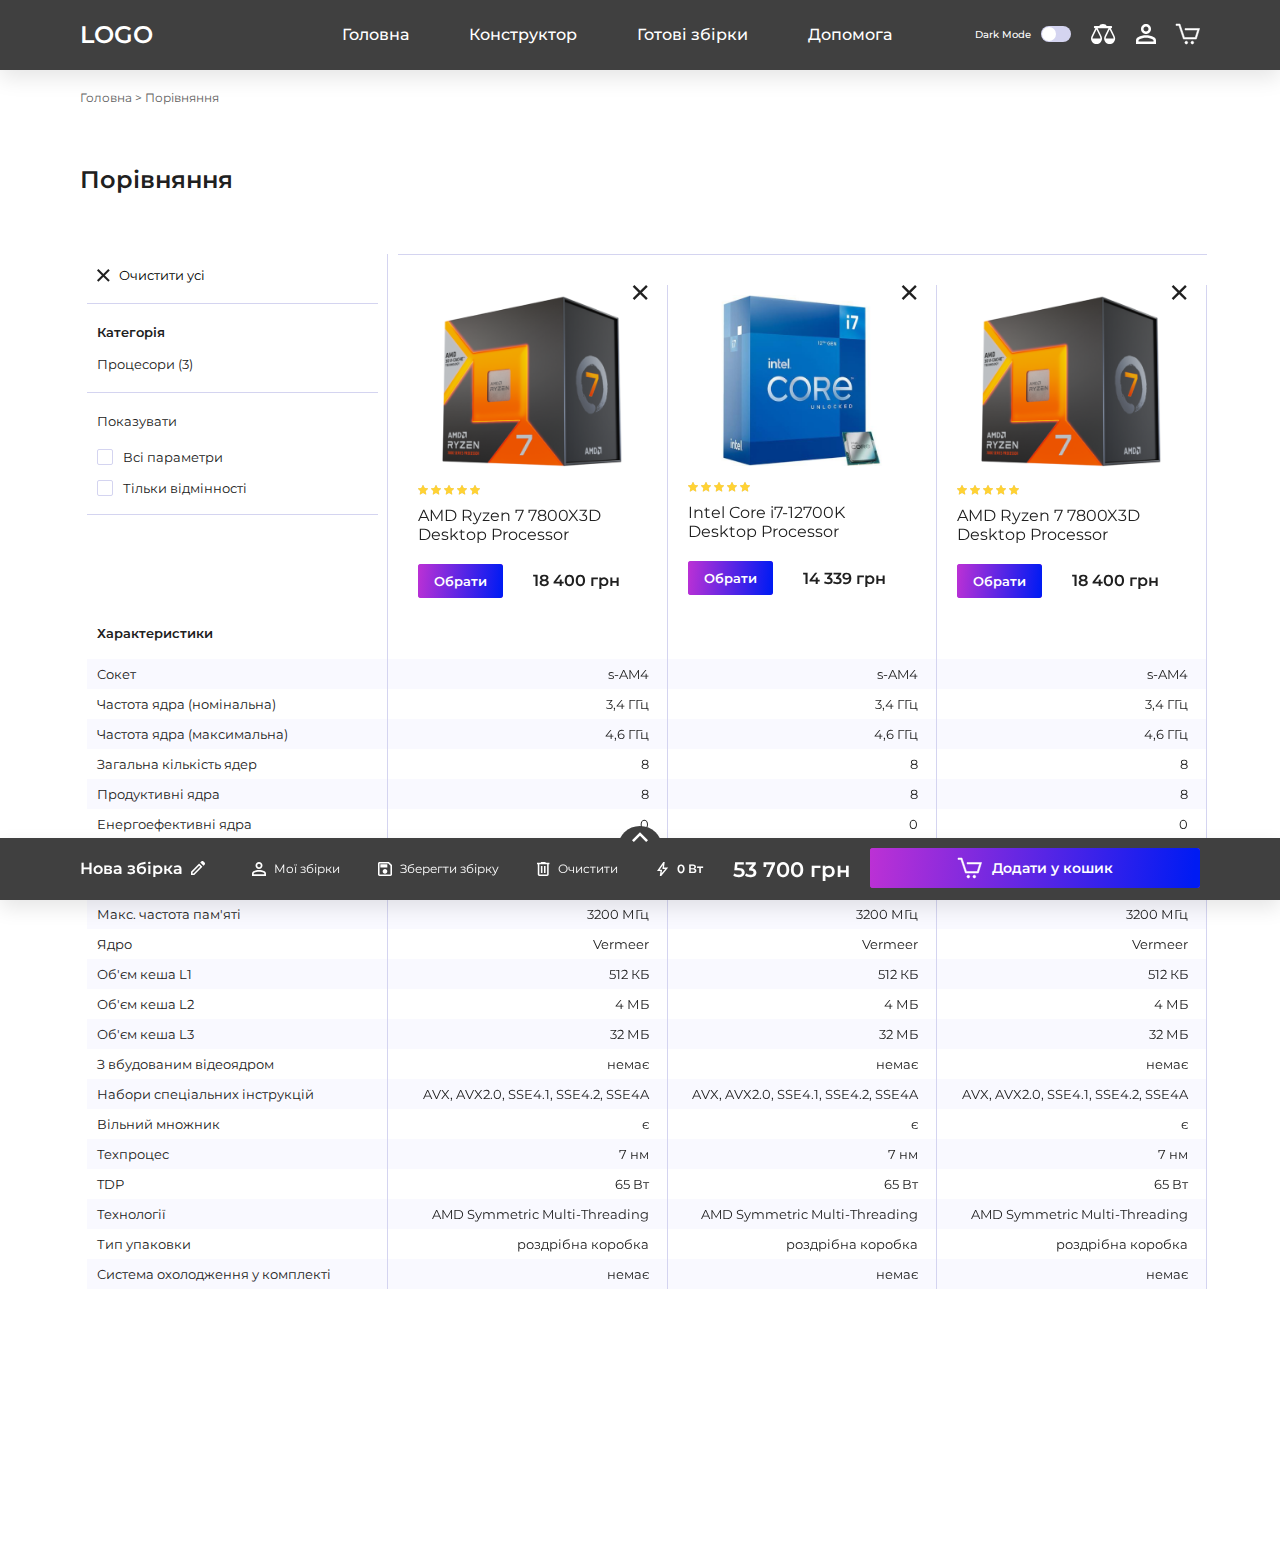
==== commit f78f20f2: "feat: add swipe" ====
--- a/compare.html
+++ b/compare.html
@@ -243,262 +243,263 @@
         <!-- /content -->
         <!-- footer -->
         <footer class="footer">
-            <div class="packing-section" id="packing-section">
-                <a href="#packing" class="packing-link collapse-link"><span class="icon icon-up"></span></a>
-                <div class="packing-section__content">
-                    <div class="collapse packing-section__collapse slow" id="packing">
-                        <div class="container">
-                            <!-- packing-item -->
-                            <div class="packing-item d-flex align-items-center">
-                                <div class="packing-item__icon active">
-                                    <span class="icon icon icon_double icon-processor"></span>
-                                    <p>Процесор</p>
-                                </div>
-                                <a href="#" class="packing-item__image"><img src="img/content/product-5.png" alt="" class="img-fluid"></a>
-                                <div class="packing-item__content">
-                                    <a href="#" class="packing-item__name">AMD Ryzen 7 7800X3D Desktop Processor</a>
-                                    <div class="packing-item__amount">
-                                        <div class="input-number">
-                                            <div class="input-number__minus"></div>
-                                            <input type="text" class="input-number__input" value="1">
-                                            <div class="input-number__plus"></div>
-                                        </div>
-                                    </div>
-                                    <div class="packing-item__price">18 400 грн</div>
-                                </div>
-                                <div class="btn-group packing-item__btn-group">
-                                    <a href="#" class="btn btn_secondary btn_size-sm w-100">Замінити</a>
-                                    <a href="#" class="btn btn_outline btn_size-sm w-100">Видалити</a>
-                                </div>
-                            </div>
-                            <!-- /packing-item -->
-                            <!-- packing-item -->
-                            <div class="packing-item d-flex align-items-center">
-                                <div class="packing-item__icon active">
-                                    <span class="icon icon_double icon-motherboard"></span>
-                                    <p>Материнська плата</p>
-                                </div>
-                                <a href="#" class="packing-item__image"><img src="img/content/product-6.png" alt="" class="img-fluid"></a>
-                                <div class="packing-item__content">
-                                    <a href="#" class="packing-item__name">Материнська плата ASRock X570 EXTREME4</a>
-                                    <div class="packing-item__amount">
-                                        <div class="input-number">
-                                            <div class="input-number__minus"></div>
-                                            <input type="text" class="input-number__input" value="1">
-                                            <div class="input-number__plus"></div>
-                                        </div>
-                                    </div>
-                                    <div class="packing-item__price">5 500 грн</div>
-                                </div>
-                                <div class="btn-group packing-item__btn-group">
-                                    <a href="#" class="btn btn_secondary btn_size-sm w-100">Замінити</a>
-                                    <a href="#" class="btn btn_outline btn_size-sm w-100">Видалити</a>
-                                </div>
-                            </div>
-                            <!-- /packing-item -->
-                            <!-- packing-item -->
-                            <div class="packing-item d-flex align-items-center">
-                                <div class="packing-item__icon active">
-                                    <span class="icon icon_double icon-RAM"></span>
-                                    <p>Оперативна пам'ять</p>
-                                </div>
-                                <a href="#" class="packing-item__image"><img src="img/content/product-7.png" alt="" class="img-fluid"></a>
-                                <div class="packing-item__content">
-                                    <a href="#" class="packing-item__name">Пам'ять для ПК Kingston DDR4 3200 32GB KIT (16GBx2) FURY Beast Black</a>
-                                    <div class="packing-item__amount">
-                                        <div class="input-number">
-                                            <div class="input-number__minus"></div>
-                                            <input type="text" class="input-number__input" value="1">
-                                            <div class="input-number__plus"></div>
-                                        </div>
-                                    </div>
-                                    <div class="packing-item__price">3 100 грн</div>
-                                </div>
-                                <div class="btn-group packing-item__btn-group">
-                                    <a href="#" class="btn btn_secondary btn_size-sm w-100">Замінити</a>
-                                    <a href="#" class="btn btn_outline btn_size-sm w-100">Видалити</a>
-                                </div>
-                            </div>
-                            <!-- /packing-item -->
-                            <!-- packing-item -->
-                            <div class="packing-item d-flex align-items-center">
-                                <div class="packing-item__icon active">
-                                    <span class="icon icon_double icon-video-card"></span>
-                                    <p>Відеокарта</p>
-                                </div>
-                                <a href="#" class="packing-item__image"><img src="img/content/product-8.png" alt="" class="img-fluid"></a>
-                                <div class="packing-item__content">
-                                    <a href="#" class="packing-item__name">Відеокарта ASUS GeForce GTX1660 6144Mb DUAL OC EVO </a>
-                                    <div class="packing-item__amount">
-                                        <div class="input-number">
-                                            <div class="input-number__minus"></div>
-                                            <input type="text" class="input-number__input" value="1">
-                                            <div class="input-number__plus"></div>
-                                        </div>
-                                    </div>
-                                    <div class="packing-item__price">7 400 грн</div>
-                                </div>
-                                <div class="btn-group packing-item__btn-group">
-                                    <a href="#" class="btn btn_secondary btn_size-sm w-100">Замінити</a>
-                                    <a href="#" class="btn btn_outline btn_size-sm w-100">Видалити</a>
-                                </div>
-                            </div>
-                            <!-- /packing-item -->
-                            <!-- packing-item -->
-                            <div class="packing-item d-flex align-items-center">
-                                <div class="packing-item__icon active">
-                                    <span class="icon icon_double icon-case"></span>
-                                    <p>Корпус</p>
-                                </div>
-                                <a href="#" class="packing-item__image"><img src="img/content/product-9.png" alt="" class="img-fluid"></a>
-                                <div class="packing-item__content">
-                                    <a href="#" class="packing-item__name">Корпус 1stPlayer B7-A-R1</a>
-                                    <div class="packing-item__amount">
-                                        <div class="input-number">
-                                            <div class="input-number__minus"></div>
-                                            <input type="text" class="input-number__input" value="1">
-                                            <div class="input-number__plus"></div>
-                                        </div>
-                                    </div>
-                                    <div class="packing-item__price">2 100 грн</div>
-                                </div>
-                                <div class="btn-group packing-item__btn-group">
-                                    <a href="#" class="btn btn_secondary btn_size-sm w-100">Замінити</a>
-                                    <a href="#" class="btn btn_outline btn_size-sm w-100">Видалити</a>
-                                </div>
-                            </div>
-                            <!-- /packing-item -->
-                            <!-- packing-item -->
-                            <div class="packing-item d-flex align-items-center">
-                                <div class="packing-item__icon active">
-                                    <span class="icon icon_double icon-PSU"></span>
-                                    <p>Блок <br class="d-md-block d-none">живлення</p>
-                                </div>
-                                <a href="#" class="packing-item__image"><img src="img/content/product-10.png" alt="" class="img-fluid"></a>
-                                <div class="packing-item__content">
-                                    <a href="#" class="packing-item__name">Блок живлення 1stPlayer 450W (PS-450PLS)</a>
-                                    <div class="packing-item__amount">
-                                        <div class="input-number">
-                                            <div class="input-number__minus"></div>
-                                            <input type="text" class="input-number__input" value="1">
-                                            <div class="input-number__plus"></div>
-                                        </div>
-                                    </div>
-                                    <div class="packing-item__price">700 грн</div>
-                                </div>
-                                <div class="btn-group packing-item__btn-group">
-                                    <a href="#" class="btn btn_secondary btn_size-sm w-100">Замінити</a>
-                                    <a href="#" class="btn btn_outline btn_size-sm w-100">Видалити</a>
-                                </div>
-                            </div>
-                            <!-- /packing-item -->
-                            <!-- packing-item -->
-                            <div class="packing-item d-flex align-items-center">
-                                <div class="packing-item__icon active">
-                                    <span class="icon icon_double icon-HDD"></span>
-                                    <p>Пристрій зберігання даних</p>
-                                </div>
-                                <a href="#" class="packing-item__image"><img src="img/content/product-11.png" alt="" class="img-fluid"></a>
-                                <div class="packing-item__content">
-                                    <a href="#" class="packing-item__name">Накопичувач SSD 2.5" 1,9TB INTEL (SSDSC2KG019T801)</a>
-                                    <div class="packing-item__amount">
-                                        <div class="input-number">
-                                            <div class="input-number__minus"></div>
-                                            <input type="text" class="input-number__input" value="1">
-                                            <div class="input-number__plus"></div>
-                                        </div>
-                                    </div>
-                                    <div class="packing-item__price">8 000 грн</div>
-                                </div>
-                                <div class="btn-group packing-item__btn-group">
-                                    <a href="#" class="btn btn_secondary btn_size-sm w-100">Замінити</a>
-                                    <a href="#" class="btn btn_outline btn_size-sm w-100">Видалити</a>
-                                </div>
-                            </div>
-                            <!-- /packing-item -->
-                            <!-- packing-item -->
-                            <div class="packing-item d-flex align-items-center">
-                                <div class="packing-item__icon active">
-                                    <span class="icon icon_double icon-cooler"></span>
-                                    <p>Охолодження процесору</p>
-                                </div>
-                                <a href="#" class="packing-item__image"><img src="img/content/product-12.png" alt="" class="img-fluid"></a>
-                                <div class="packing-item__content">
-                                    <a href="#" class="packing-item__name">Кулер до процесора SCYTHE Shuriken 2 (SCSK-2000)</a>
-                                    <div class="packing-item__amount">
-                                        <div class="input-number">
-                                            <div class="input-number__minus"></div>
-                                            <input type="text" class="input-number__input" value="1">
-                                            <div class="input-number__plus"></div>
-                                        </div>
-                                    </div>
-                                    <div class="packing-item__price">1 500 грн</div>
-                                </div>
-                                <div class="btn-group packing-item__btn-group">
-                                    <a href="#" class="btn btn_secondary btn_size-sm w-100">Замінити</a>
-                                    <a href="#" class="btn btn_outline btn_size-sm w-100">Видалити</a>
-                                </div>
-                            </div>
-                            <!-- /packing-item -->
-                            <!-- packing-item -->
-                            <div class="packing-item d-flex align-items-center">
-                                <div class="packing-item__icon active">
-                                    <span class="icon icon_double icon-OS"></span>
-                                    <p>Операційна система</p>
-                                </div>
-                                <a href="#" class="packing-item__image"><img src="img/content/product-13.png" alt="" class="img-fluid"></a>
-                                <div class="packing-item__content">
-                                    <a href="#" class="packing-item__name">Microsoft Windows 10 Professional 64-bit</a>
-                                    <div class="packing-item__amount">
-                                        <div class="input-number">
-                                            <div class="input-number__minus"></div>
-                                            <input type="text" class="input-number__input" value="1">
-                                            <div class="input-number__plus"></div>
-                                        </div>
-                                    </div>
-                                    <div class="packing-item__price">7 000 грн</div>
-                                </div>
-                                <div class="btn-group packing-item__btn-group">
-                                    <a href="#" class="btn btn_secondary btn_size-sm w-100">Замінити</a>
-                                    <a href="#" class="btn btn_outline btn_size-sm w-100">Видалити</a>
-                                </div>
-                            </div>
-                            <!-- /packing-item -->
-                        </div>
-                    </div>
-                </div>
-            </div>
-            <div class="container">
-                <div class="d-md-flex justify-content-between text_inversion">
-                    <div class="footer__links">
-                        <a href="#" class="footer-link text_inversion text_semibold d-inline-flex align-items-center">
-                            Нова збірка
-                            <span class="footer-link__icon icon icon-pensil"></span>
-                        </a>
-                        <a href="#" class="footer-link text_inversion text_size-xs d-inline-flex align-items-center">
-                            <span class="footer-link__icon icon icon-del"></span>
-                            Очистити
-                        </a>
-                        <a href="#" class="footer-link text_inversion text_size-xs d-inline-flex align-items-center">
-                            <span class="footer-link__icon icon icon-save"></span>
-                            Зберегти збірку
-                        </a>
-                        <a href="#" class="footer-link text_inversion text_size-xs d-inline-flex align-items-center">
-                            <span class="footer-link__icon icon icon-user icon-user_sm"></span>
-                            Мої збірки
-                        </a>
-                    </div>
-                    <div class="footer__price">
-                        <div class="d-flex justify-content-between align-items-center">
-                            <div class="text_semibold text_size-xs footer__pover d-flex align-items-center">
-                                <span class="icon icon-power"></span>0 Вт
-                            </div>
-                            <div class="title">0 грн</div>
-                        </div>
-                        <a href="#" class="btn btn_secondary btn_size-md footer__btn btn_large w-100_sm"><span class="icon icon-basket btn__icon"></span>Додати у кошик</a>
-                    </div>
-                </div>
-            </div>
+          <div class="packing-section d-none d-md-flex" id="packing-section">
+              <a href="#packing" class="packing-link collapse-link"><span class="icon icon-up"></span></a>
+              <div class="packing-section__content">
+                  <div class="collapse packing-section__collapse slow" id="packing">
+                      <div class="container">
+                          <!-- packing-item -->
+                          <div class="packing-item d-flex align-items-center">
+                              <div class="packing-item__icon active">
+                                  <span class="icon icon icon_double icon-processor"></span>
+                                  <p>Процесор</p>
+                              </div>
+                              <a href="#" class="packing-item__image"><img src="img/content/product-5.png" alt="" class="img-fluid"></a>
+                              <div class="packing-item__content">
+                                  <a href="#" class="packing-item__name">AMD Ryzen 7 7800X3D Desktop Processor</a>
+                                  <div class="packing-item__amount">
+                                      <div class="input-number">
+                                          <div class="input-number__minus"></div>
+                                          <input type="text" class="input-number__input" value="1">
+                                          <div class="input-number__plus"></div>
+                                      </div>
+                                  </div>
+                                  <div class="packing-item__price">18 400 грн</div>
+                              </div>
+                              <div class="btn-group packing-item__btn-group">
+                                  <a href="#" class="btn btn_secondary btn_size-sm w-100">Замінити</a>
+                                  <a href="#" class="btn btn_outline btn_size-sm w-100">Видалити</a>
+                              </div>
+                          </div>
+                          <!-- /packing-item -->
+                          <!-- packing-item -->
+                          <div class="packing-item d-flex align-items-center">
+                              <div class="packing-item__icon active">
+                                  <span class="icon icon_double icon-motherboard"></span>
+                                  <p>Материнська плата</p>
+                              </div>
+                              <a href="#" class="packing-item__image"><img src="img/content/product-6.png" alt="" class="img-fluid"></a>
+                              <div class="packing-item__content">
+                                  <a href="#" class="packing-item__name">Материнська плата ASRock X570 EXTREME4</a>
+                                  <div class="packing-item__amount">
+                                      <div class="input-number">
+                                          <div class="input-number__minus"></div>
+                                          <input type="text" class="input-number__input" value="1">
+                                          <div class="input-number__plus"></div>
+                                      </div>
+                                  </div>
+                                  <div class="packing-item__price">5 500 грн</div>
+                              </div>
+                              <div class="btn-group packing-item__btn-group">
+                                  <a href="#" class="btn btn_secondary btn_size-sm w-100">Замінити</a>
+                                  <a href="#" class="btn btn_outline btn_size-sm w-100">Видалити</a>
+                              </div>
+                          </div>
+                          <!-- /packing-item -->
+                          <!-- packing-item -->
+                          <div class="packing-item d-flex align-items-center">
+                              <div class="packing-item__icon active">
+                                  <span class="icon icon_double icon-RAM"></span>
+                                  <p>Оперативна пам'ять</p>
+                              </div>
+                              <a href="#" class="packing-item__image"><img src="img/content/product-7.png" alt="" class="img-fluid"></a>
+                              <div class="packing-item__content">
+                                  <a href="#" class="packing-item__name">Пам'ять для ПК Kingston DDR4 3200 32GB KIT (16GBx2) FURY Beast Black</a>
+                                  <div class="packing-item__amount">
+                                      <div class="input-number">
+                                          <div class="input-number__minus"></div>
+                                          <input type="text" class="input-number__input" value="1">
+                                          <div class="input-number__plus"></div>
+                                      </div>
+                                  </div>
+                                  <div class="packing-item__price">3 100 грн</div>
+                              </div>
+                              <div class="btn-group packing-item__btn-group">
+                                  <a href="#" class="btn btn_secondary btn_size-sm w-100">Замінити</a>
+                                  <a href="#" class="btn btn_outline btn_size-sm w-100">Видалити</a>
+                              </div>
+                          </div>
+                          <!-- /packing-item -->
+                          <!-- packing-item -->
+                          <div class="packing-item d-flex align-items-center">
+                              <div class="packing-item__icon active">
+                                  <span class="icon icon_double icon-video-card"></span>
+                                  <p>Відеокарта</p>
+                              </div>
+                              <a href="#" class="packing-item__image"><img src="img/content/product-8.png" alt="" class="img-fluid"></a>
+                              <div class="packing-item__content">
+                                  <a href="#" class="packing-item__name">Відеокарта ASUS GeForce GTX1660 6144Mb DUAL OC EVO </a>
+                                  <div class="packing-item__amount">
+                                      <div class="input-number">
+                                          <div class="input-number__minus"></div>
+                                          <input type="text" class="input-number__input" value="1">
+                                          <div class="input-number__plus"></div>
+                                      </div>
+                                  </div>
+                                  <div class="packing-item__price">7 400 грн</div>
+                              </div>
+                              <div class="btn-group packing-item__btn-group">
+                                  <a href="#" class="btn btn_secondary btn_size-sm w-100">Замінити</a>
+                                  <a href="#" class="btn btn_outline btn_size-sm w-100">Видалити</a>
+                              </div>
+                          </div>
+                          <!-- /packing-item -->
+                          <!-- packing-item -->
+                          <div class="packing-item d-flex align-items-center">
+                              <div class="packing-item__icon active">
+                                  <span class="icon icon_double icon-case"></span>
+                                  <p>Корпус</p>
+                              </div>
+                              <a href="#" class="packing-item__image"><img src="img/content/product-9.png" alt="" class="img-fluid"></a>
+                              <div class="packing-item__content">
+                                  <a href="#" class="packing-item__name">Корпус 1stPlayer B7-A-R1</a>
+                                  <div class="packing-item__amount">
+                                      <div class="input-number">
+                                          <div class="input-number__minus"></div>
+                                          <input type="text" class="input-number__input" value="1">
+                                          <div class="input-number__plus"></div>
+                                      </div>
+                                  </div>
+                                  <div class="packing-item__price">2 100 грн</div>
+                              </div>
+                              <div class="btn-group packing-item__btn-group">
+                                  <a href="#" class="btn btn_secondary btn_size-sm w-100">Замінити</a>
+                                  <a href="#" class="btn btn_outline btn_size-sm w-100">Видалити</a>
+                              </div>
+                          </div>
+                          <!-- /packing-item -->
+                          <!-- packing-item -->
+                          <div class="packing-item d-flex align-items-center">
+                              <div class="packing-item__icon active">
+                                  <span class="icon icon_double icon-PSU"></span>
+                                  <p>Блок <br class="d-md-block d-none">живлення</p>
+                              </div>
+                              <a href="#" class="packing-item__image"><img src="img/content/product-10.png" alt="" class="img-fluid"></a>
+                              <div class="packing-item__content">
+                                  <a href="#" class="packing-item__name">Блок живлення 1stPlayer 450W (PS-450PLS)</a>
+                                  <div class="packing-item__amount">
+                                      <div class="input-number">
+                                          <div class="input-number__minus"></div>
+                                          <input type="text" class="input-number__input" value="1">
+                                          <div class="input-number__plus"></div>
+                                      </div>
+                                  </div>
+                                  <div class="packing-item__price">700 грн</div>
+                              </div>
+                              <div class="btn-group packing-item__btn-group">
+                                  <a href="#" class="btn btn_secondary btn_size-sm w-100">Замінити</a>
+                                  <a href="#" class="btn btn_outline btn_size-sm w-100">Видалити</a>
+                              </div>
+                          </div>
+                          <!-- /packing-item -->
+                          <!-- packing-item -->
+                          <div class="packing-item d-flex align-items-center">
+                              <div class="packing-item__icon active">
+                                  <span class="icon icon_double icon-HDD"></span>
+                                  <p>Пристрій зберігання даних</p>
+                              </div>
+                              <a href="#" class="packing-item__image"><img src="img/content/product-11.png" alt="" class="img-fluid"></a>
+                              <div class="packing-item__content">
+                                  <a href="#" class="packing-item__name">Накопичувач SSD 2.5" 1,9TB INTEL (SSDSC2KG019T801)</a>
+                                  <div class="packing-item__amount">
+                                      <div class="input-number">
+                                          <div class="input-number__minus"></div>
+                                          <input type="text" class="input-number__input" value="1">
+                                          <div class="input-number__plus"></div>
+                                      </div>
+                                  </div>
+                                  <div class="packing-item__price">8 000 грн</div>
+                              </div>
+                              <div class="btn-group packing-item__btn-group">
+                                  <a href="#" class="btn btn_secondary btn_size-sm w-100">Замінити</a>
+                                  <a href="#" class="btn btn_outline btn_size-sm w-100">Видалити</a>
+                              </div>
+                          </div>
+                          <!-- /packing-item -->
+                          <!-- packing-item -->
+                          <div class="packing-item d-flex align-items-center">
+                              <div class="packing-item__icon active">
+                                  <span class="icon icon_double icon-cooler"></span>
+                                  <p>Охолодження процесору</p>
+                              </div>
+                              <a href="#" class="packing-item__image"><img src="img/content/product-12.png" alt="" class="img-fluid"></a>
+                              <div class="packing-item__content">
+                                  <a href="#" class="packing-item__name">Кулер до процесора SCYTHE Shuriken 2 (SCSK-2000)</a>
+                                  <div class="packing-item__amount">
+                                      <div class="input-number">
+                                          <div class="input-number__minus"></div>
+                                          <input type="text" class="input-number__input" value="1">
+                                          <div class="input-number__plus"></div>
+                                      </div>
+                                  </div>
+                                  <div class="packing-item__price">1 500 грн</div>
+                              </div>
+                              <div class="btn-group packing-item__btn-group">
+                                  <a href="#" class="btn btn_secondary btn_size-sm w-100">Замінити</a>
+                                  <a href="#" class="btn btn_outline btn_size-sm w-100">Видалити</a>
+                              </div>
+                          </div>
+                          <!-- /packing-item -->
+                          <!-- packing-item -->
+                          <div class="packing-item d-flex align-items-center">
+                              <div class="packing-item__icon active">
+                                  <span class="icon icon_double icon-OS"></span>
+                                  <p>Операційна система</p>
+                              </div>
+                              <a href="#" class="packing-item__image"><img src="img/content/product-13.png" alt="" class="img-fluid"></a>
+                              <div class="packing-item__content">
+                                  <a href="#" class="packing-item__name">Microsoft Windows 10 Professional 64-bit</a>
+                                  <div class="packing-item__amount">
+                                      <div class="input-number">
+                                          <div class="input-number__minus"></div>
+                                          <input type="text" class="input-number__input" value="1">
+                                          <div class="input-number__plus"></div>
+                                      </div>
+                                  </div>
+                                  <div class="packing-item__price">7 000 грн</div>
+                              </div>
+                              <div class="btn-group packing-item__btn-group">
+                                  <a href="#" class="btn btn_secondary btn_size-sm w-100">Замінити</a>
+                                  <a href="#" class="btn btn_outline btn_size-sm w-100">Видалити</a>
+                              </div>
+                          </div>
+                          <!-- /packing-item -->
+                      </div>
+                  </div>
+              </div>
+          </div>
+          <div class="container">
+              <div class="d-flex justify-content-between text_inversion">
+                  <div class="footer__links">
+                    <a href="#" class="footer-link text_inversion text_semibold d-inline-flex align-items-center">
+                        Нова збірка
+                        <span class="footer-link__icon icon icon-pensil"></span>
+                    </a>
+                    <a href="#" class="footer-link text_inversion text_size-xs d-inline-flex align-items-center">
+                      <span class="footer-link__icon icon icon-user icon-user_sm"></span>
+                      Мої збірки
+                    </a>
+                    <a href="#" class="footer-link text_inversion text_size-xs d-inline-flex align-items-center">
+                        <span class="footer-link__icon icon icon-save"></span>
+                        Зберегти збірку
+                    </a>
+                    <a href="#" class="footer-link text_inversion text_size-xs d-inline-flex align-items-center">
+                      <span class="footer-link__icon icon icon-del"></span>
+                      Очистити
+                    </a>
+                  </div>
+                  <div class="footer__price">
+                      <div class="d-flex justify-content-between align-items-center">
+                          <div class="text_semibold text_size-xs footer__pover d-flex align-items-center">
+                              <span class="icon icon-power"></span>0 Вт
+                          </div>
+                          <div class="footer__title">53 700 грн</div>
+                      </div>
+                      <a href="#" class="btn btn_secondary btn_size-md footer__btn btn_large w-100_sm">
+                        <span class="icon icon-basket btn__icon d-none d-md-block"></span>Додати у кошик</a>
+                  </div>
+              </div>
+          </div>
         </footer>
         <!-- /footer -->
 
--- a/css/style.css
+++ b/css/style.css
@@ -625,12 +625,18 @@
     width: 96rem;
   }
 }
+@media only screen and (max-width: 767px) {
+  .modal-dialog_xl {
+    width: 100%;
+    margin: 0;
+  }
+}
 .modal__close {
   position: absolute;
   top: 1.8rem;
   right: 1.8rem;
   border: none;
-  background: none;
+  background-color: transparent;
   border-radius: 50%;
   transition: all 0.3s ease-out;
 }
@@ -2584,12 +2590,37 @@
   gap: 2rem;
   margin-bottom: 6rem;
 }
+@media only screen and (min-width: 992px) {
+  .components-nav.fixed {
+    position: fixed;
+    top: 0;
+    left: 0;
+    right: 0;
+    z-index: 50;
+    gap: 0;
+    filter: drop-shadow(0px 8px 20px rgba(0, 0, 0, 0.1));
+    justify-content: center;
+    width: 100%;
+    max-width: 160rem;
+    margin: 0 auto;
+    transition: all 0.3s ease-out;
+  }
+  .components-nav.fixed .components-item {
+    filter: none;
+    height: 6.8rem;
+    flex-grow: 1;
+  }
+  .components-nav.fixed .components-item__title {
+    height: 0;
+    overflow: hidden;
+  }
+}
 @media only screen and (max-width: 1399px) {
   .components-nav {
-    flex-wrap: wrap;
-  }
-}
-@media only screen and (max-width: 767px) {
+    gap: 0.3rem;
+  }
+}
+@media only screen and (max-width: 991px) {
   .components-nav {
     gap: 1rem;
     flex-direction: column;
@@ -2613,7 +2644,15 @@
   height: 12rem;
   padding: 1.6rem;
 }
-@media only screen and (max-width: 767px) {
+@media only screen and (max-width: 1199px) {
+  .components-item {
+    width: 10rem;
+    height: auto;
+    padding: 1.6rem 0;
+    flex-grow: 1;
+  }
+}
+@media only screen and (max-width: 991px) {
   .components-item {
     flex-direction: row;
     width: 100%;
@@ -2645,18 +2684,25 @@
 .components-item__title {
   margin-top: 0.5rem;
   line-height: normal;
+  transition: all 0.3s ease-out;
 }
 @media only screen and (max-width: 767px) {
   .components-item__title {
     margin: 0;
   }
 }
-@media only screen and (max-width: 767px) {
+@media only screen and (max-width: 991px) {
   .components-item__icon {
     display: flex;
     justify-content: center;
     width: 4.8rem;
     margin-right: 4rem;
+  }
+}
+
+@media only screen and (min-width: 992px) {
+  .components-nav.fixed + .wrap-main {
+    padding-top: 15rem;
   }
 }
 
@@ -2668,7 +2714,7 @@
   border-right: 1px solid #D4D4F0;
 }
 .dark-theme .filter {
-  border-color: #4A4A6A;
+  background: #181826;
 }
 @media only screen and (max-width: 991px) {
   .filter {
@@ -3279,6 +3325,11 @@
     min-height: 23.2rem;
   }
 }
+@media only screen and (max-width: 767px) {
+  .product-tabs .tab-nav {
+    justify-content: flex-start !important;
+  }
+}
 .product__tab-content {
   padding: 2rem 0 0 1rem;
   font-size: 1.3rem;
@@ -3307,7 +3358,7 @@
 }
 
 .footer {
-  padding: 2rem 0 2rem;
+  padding: 1rem 0;
   margin-top: auto;
   background: #404040;
   box-shadow: 0px 8px 20px 0px rgba(0, 0, 0, 0.1);
@@ -3323,75 +3374,118 @@
 }
 @media only screen and (max-width: 767px) {
   .footer {
-    padding: 0.9rem 0.5rem 1.5rem;
-    display: none;
+    padding-top: 0.4rem;
   }
 }
 .footer__btn {
-  margin-top: 1.1rem;
+  margin-left: 2rem;
+  align-self: flex-start;
+}
+@media only screen and (max-width: 1199px) {
+  .footer__btn {
+    margin: 1.1rem 0 0;
+  }
+}
+@media only screen and (max-width: 767px) {
+  .footer__btn {
+    font-size: 1rem;
+    padding: 0.3rem 2.7rem 0.4rem;
+    margin-top: 0.3rem;
+  }
 }
 .footer__links {
   width: 32.9rem;
   max-width: 100%;
-  display: grid;
-  grid-template-columns: 50% 50%;
-  grid-gap: 2rem;
+  display: flex;
+  width: 41%;
+  justify-content: space-between;
   align-self: flex-start;
-  margin-top: 0.6rem;
-}
-@media only screen and (max-width: 767px) {
+  margin-top: 1.1rem;
+  position: relative;
+}
+@media only screen and (max-width: 1399px) {
   .footer__links {
-    grid-template-columns: 50% auto;
-    width: 100%;
-  }
-}
-@media only screen and (max-width: 767px) {
+    width: 48%;
+  }
+}
+@media only screen and (max-width: 1199px) {
+  .footer__links {
+    align-self: flex-end;
+    width: 55%;
+  }
+}
+@media only screen and (max-width: 991px) {
+  .footer__links {
+    font-size: 0;
+    width: auto;
+    gap: 3rem;
+  }
+}
+@media only screen and (max-width: 767px) {
+  .footer__links {
+    gap: 2.95rem;
+  }
+}
+.footer__price {
+  display: flex;
+  position: relative;
+}
+@media only screen and (max-width: 1199px) {
   .footer__price {
-    margin-top: 2.5rem;
-  }
-}
-@media only screen and (max-width: 767px) {
-  .footer__price .title {
-    font-size: 2.4rem;
+    display: block;
+  }
+}
+.footer__title {
+  font-size: 2.1rem;
+  font-weight: 600;
+}
+@media only screen and (max-width: 767px) {
+  .footer__title {
+    font-size: 1rem;
   }
 }
 .footer-link {
   margin-bottom: 1.2rem;
 }
-@media only screen and (max-width: 767px) {
+@media only screen and (max-width: 991px) {
   .footer-link {
-    margin-bottom: 0.3rem;
-  }
-  .footer-link:nth-of-type(even) {
-    margin-left: auto;
+    font-size: 0;
+    margin: 0 0 0.3rem;
   }
 }
 .footer-link__icon {
   margin-right: 0.8rem;
 }
-@media only screen and (max-width: 767px) {
+@media only screen and (max-width: 991px) {
   .footer-link__icon {
-    margin-bottom: -0.1rem;
+    margin: 0 !important;
   }
 }
 .footer-link .icon-pensil {
   margin-left: 0.8rem;
 }
-@media only screen and (max-width: 767px) {
-  .footer-link .icon-pensil {
-    margin-left: 0.7rem;
-  }
-}
 .footer__pover {
-  margin-top: 0.7rem;
-}
-@media only screen and (max-width: 767px) {
+  margin: -0.2rem 9rem 0 0;
+}
+@media only screen and (max-width: 1399px) {
   .footer__pover {
-    margin-top: 0.8rem;
+    margin-right: 3rem;
+  }
+}
+@media only screen and (max-width: 767px) {
+  .footer__pover {
+    font-size: 0.8rem;
   }
 }
 .footer__pover .icon {
   margin-top: 0.1rem;
+}
+@media only screen and (max-width: 767px) {
+  .footer__pover .icon {
+    width: 0.9rem;
+    height: 1.1rem;
+    margin: 0.1rem 0.4rem 0 0;
+  }
 }
 
 .packing-section {
@@ -3400,15 +3494,15 @@
   right: 0;
   bottom: 100%;
   background: #fff;
-  max-height: calc(100vh - 14.3rem);
+  max-height: calc(100vh - 7.4rem);
   display: flex;
 }
 .dark-theme .packing-section {
   background: #181826;
 }
-@media only screen and (max-width: 767px) {
+@media only screen and (max-width: 991px) {
   .packing-section {
-    max-height: calc(100vh - 21.3rem);
+    max-height: calc(100vh - 10.8rem);
   }
 }
 .packing-section__content {
@@ -3436,16 +3530,15 @@
   position: absolute;
   background: #404040;
   width: 4.4rem;
-  height: 4.4rem;
+  height: 4.2rem;
   border-radius: 50%;
   display: flex;
   justify-content: center;
-  padding-top: 0.8rem;
+  padding-top: 0.6rem;
   left: 0;
   right: 0;
   top: 0;
-  margin: -1.8rem auto 0;
-  z-index: -1;
+  margin: -1.2rem auto 0;
 }
 .dark-theme .packing-link {
   background: #4A4A6A;
@@ -3455,6 +3548,10 @@
 }
 .packing-link.active .icon-up {
   transform: rotate(180deg);
+}
+.packing-link.active::before {
+  top: 1.2rem;
+  transition: none;
 }
 .packing-link .icon-up {
   transition: all 0.3s ease-out;
@@ -3468,6 +3565,8 @@
   left: -200rem;
   right: -200rem;
   top: 1.8rem;
+  transition: all 0.3s ease-out;
+  transition-delay: 0.5s;
 }
 .dark-theme .packing-link::before {
   border-color: #4A4A6A;
@@ -3505,6 +3604,9 @@
     margin-bottom: 2rem;
     text-align: left;
   }
+  .dark-theme .packing-item__icon {
+    background: #212134;
+  }
 }
 @media only screen and (max-width: 767px) {
   .packing-item__icon .icon {
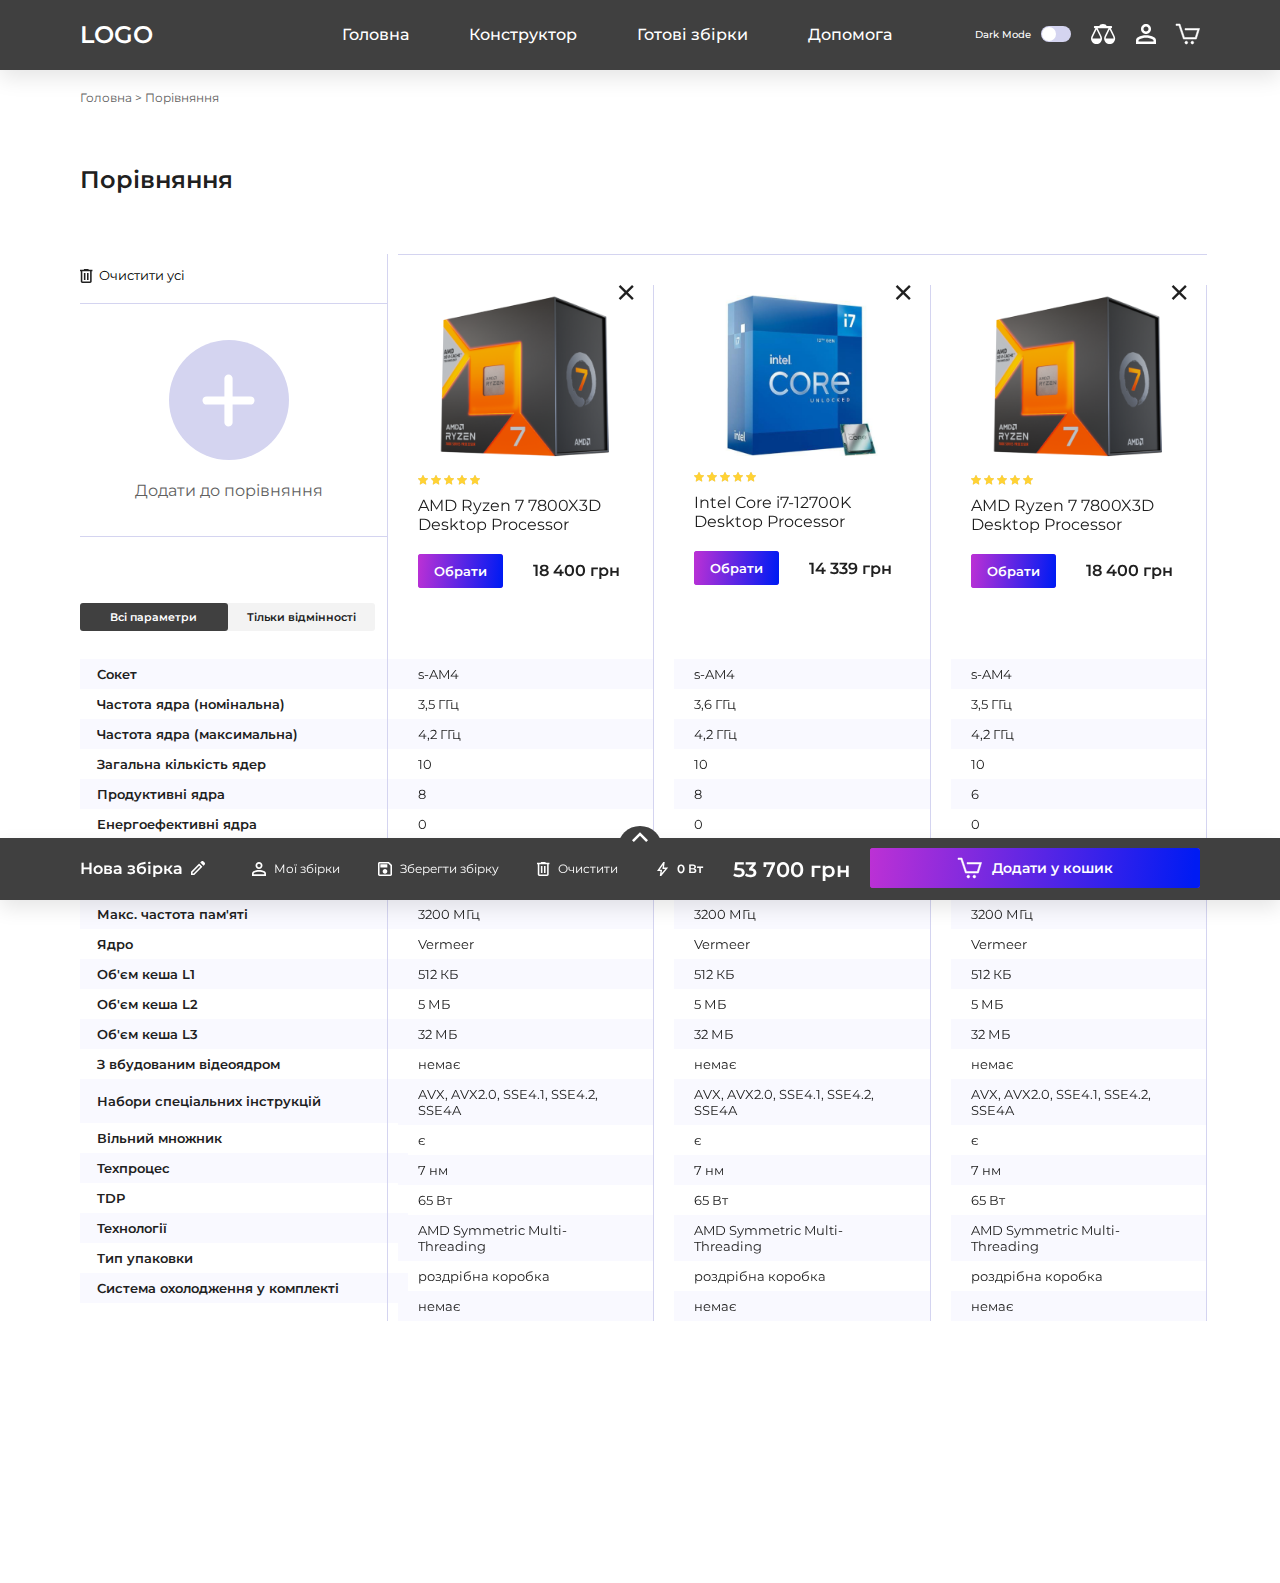
==== commit 7c05e86d: "feat: edit compare" ====
--- a/compare.html
+++ b/compare.html
@@ -57,61 +57,47 @@
               <div class="d-flex compare">
                 <!-- compare__col -->
                 <div class="compare__col">
-                  <div class="compare-filter">
+                  <div class="compare-filter d-none d-md-block">
                     <div class="filter__header filter-item d-flex justify-content-between">
                       <button type="reset" class="btn-clear d-inline-flex align-items-center">
-                        <span class="icon icon-clear btn-clear__icon"></span>
+                        <span class="icon icon-del-dark btn-clear__icon"></span>
                         Очистити усі
                       </button>
                     </div>
                     <div class="filter-item">
-                      <div class="filter__link text_semibold">Категорія</div>
-                      <div class="filter-item__body">Процесори (3)</div>
-                    </div>
-                    <div class="filter-item">
-                      <div class="filter__link">Показувати</div>
-                      <div class="filter-item__body">
-                        <ul class="check-list">
-                          <li class="check-list__item">
-                            <label class="d-inline-flex align-items-center">
-                              <input type="checkbox" class="form-check-input">
-                              Всі параметри
-                            </label>
-                          </li>
-                          <li class="check-list__item">
-                            <label class="d-inline-flex align-items-center">
-                              <input type="checkbox" class="form-check-input">
-                              Тільки відмінності
-                            </label>
-                          </li>
-                        </ul>
-                      </div>
-                     </div>
+                      <a href="mainv1-block.html" class="compare-add">
+                        <div class="compare-add__icon"><div class="icon icon-plus"></div></div>
+                        <div class="text_dark">Додати до порівняння</div>
+                      </a>
+                    </div>
                   </div>
-                  <div class="text_semibold text_size-sm compare__title">Характеристики</div>
                   <div class="compare-table-heading__wrap">
-                    <table class="compare-table-heading table_spriped w-100">
-                      <tr><td>Сокет</td></tr>
-                      <tr><td>Частота ядра (номінальна)</td></tr>
-                      <tr><td>Частота ядра (максимальна)</td></tr>
-                      <tr><td>Загальна кількість ядер</td></tr>
-                      <tr><td>Продуктивні ядра</td></tr>
-                      <tr><td>Енергоефективні ядра</td></tr>
-                      <tr><td>Кількість потоків</td></tr>
-                      <tr><td>Тип пам'яті</td></tr>
-                      <tr><td>Макс. частота пам'яті</td></tr>
-                      <tr><td>Ядро</td></tr>
-                      <tr><td>Об'єм кеша L1</td></tr>
-                      <tr><td>Об'єм кеша L2</td></tr>
-                      <tr><td>Об'єм кеша L3</td></tr>
-                      <tr><td>З вбудованим відеоядром</td></tr>
-                      <tr><td>Набори спеціальних інструкцій</td></tr>
-                      <tr><td>Вільний множник</td></tr>
-                      <tr><td>Техпроцес</td></tr>
-                      <tr><td>TDP</td></tr>
-                      <tr><td>Технології</td></tr>
-                      <tr><td>Тип упаковки</td></tr>
-                      <tr><td>Система охолодження у комплекті</td></tr>
+                    <div class="compare-nav d-flex">
+                      <a href="#all" class="active compare-nav__item">Всі параметри</a>
+                      <a href="#duties" class="compare-nav__item">Тільки відмінності</a>
+                    </div>
+                    <table class="compare-table-heading table_spriped w-100 text_semibold">
+                      <tr><td><a href="#row-1" class="compare-link dropdown-toggle active">Сокет</a></td></tr>
+                      <tr><td><a href="#row-2" class="compare-link dropdown-toggle active">Частота ядра (номінальна)</a></td></tr>
+                      <tr><td><a href="#row-3" class="compare-link dropdown-toggle active">Частота ядра (максимальна)</a></td></tr>
+                      <tr><td><a href="#row-4" class="compare-link dropdown-toggle active">Загальна кількість ядер</a></td></tr>
+                      <tr><td><a href="#row-5" class="compare-link dropdown-toggle active">Продуктивні ядра</a></td></tr>
+                      <tr><td><a href="#row-6" class="compare-link dropdown-toggle active">Енергоефективні ядра</a></td></tr>
+                      <tr><td><a href="#row-7" class="compare-link dropdown-toggle active">Кількість потоків</a></td></tr>
+                      <tr><td><a href="#row-8" class="compare-link dropdown-toggle active">Тип пам'яті</a></td></tr>
+                      <tr><td><a href="#row-9" class="compare-link dropdown-toggle active">Макс. частота пам'яті</a></td></tr>
+                      <tr><td><a href="#row-10" class="compare-link dropdown-toggle active">Ядро</a></td></tr>
+                      <tr><td><a href="#row-11" class="compare-link dropdown-toggle active">Об'єм кеша L1</a></td></tr>
+                      <tr><td><a href="#row-12" class="compare-link dropdown-toggle active">Об'єм кеша L2</a></td></tr>
+                      <tr><td><a href="#row-13" class="compare-link dropdown-toggle active">Об'єм кеша L3</a></td></tr>
+                      <tr><td><a href="#row-14" class="compare-link dropdown-toggle active">З вбудованим відеоядром</a></td></tr>
+                      <tr><td><a href="#row-15" class="compare-link dropdown-toggle active">Набори спеціальних інструкцій</a></td></tr>
+                      <tr><td><a href="#row-16" class="compare-link dropdown-toggle active">Вільний множник</a></td></tr>
+                      <tr><td><a href="#row-17" class="compare-link dropdown-toggle active">Техпроцес</a></td></tr>
+                      <tr><td><a href="#row-18" class="compare-link dropdown-toggle active">TDP</a></td></tr>
+                      <tr><td><a href="#row-19" class="compare-link dropdown-toggle active">Технології</a></td></tr>
+                      <tr><td><a href="#row-20" class="compare-link dropdown-toggle active">Тип упаковки</a></td></tr>
+                      <tr><td><a href="#row-21" class="compare-link dropdown-toggle active">Система охолодження у комплекті</a></td></tr>
                     </table>
                   </div>
                 </div>
@@ -132,28 +118,28 @@
                             <a href="#" class="btn btn_secondary w-100_md btn_size-sm compare-item__btn">Обрати</a>
                           </div>
                         </div>
-                        <table class="table_spriped compare-item__table text_right w-100">
-                          <tr><td>s-AM4</td></tr>
-                          <tr><td>3,4 ГГц</td>
-                          <tr><td>4,6 ГГц</td>
-                          <tr><td>8</td>
-                          <tr><td>8</td>
-                          <tr><td>0</td>
-                          <tr><td>16</td>
-                          <tr><td>DDR4</td>
-                          <tr><td>3200 МГц</td>
-                          <tr><td>Vermeer</td>
-                          <tr><td>512 КБ</td>
-                          <tr><td>4 МБ</td>
-                          <tr><td>32 МБ</td>
-                          <tr><td>немає</td>
-                          <tr><td>AVX, AVX2.0, SSE4.1, SSE4.2, SSE4A</td>
-                          <tr><td>є</td>
-                          <tr><td>7 нм</td>
-                          <tr><td>65 Вт</td>
-                          <tr><td>AMD Symmetric Multi-Threading</td>
-                          <tr><td>роздрібна коробка</td>
-                          <tr><td>немає</td>
+                        <table class="table_spriped compare-item__table w-100">
+                          <tr data-id="row-1"><td>s-AM4</td></tr>
+                          <tr data-id="row-2"><td>3,5 ГГц</td>
+                          <tr data-id="row-3"><td>4,2 ГГц</td>
+                          <tr data-id="row-4"><td>10</td>
+                          <tr data-id="row-5"><td>8</td>
+                          <tr data-id="row-6"><td>0</td>
+                          <tr data-id="row-7"><td>16</td>
+                          <tr data-id="row-8"><td>DDR4</td>
+                          <tr data-id="row-9"><td>3200 МГц</td>
+                          <tr data-id="row-10"><td>Vermeer</td>
+                          <tr data-id="row-11"><td>512 КБ</td>
+                          <tr data-id="row-12"><td>5 МБ</td>
+                          <tr data-id="row-13"><td>32 МБ</td>
+                          <tr data-id="row-14"><td>немає</td>
+                          <tr data-id="row-15"><td>AVX, AVX2.0, SSE4.1, SSE4.2, SSE4A</td>
+                          <tr data-id="row-16"><td>є</td>
+                          <tr data-id="row-17"><td>7 нм</td>
+                          <tr data-id="row-18"><td>65 Вт</td>
+                          <tr data-id="row-19"><td>AMD Symmetric Multi-Threading</td>
+                          <tr data-id="row-20"><td>роздрібна коробка</td>
+                          <tr data-id="row-21"><td>немає</td>
                         </table>
                       </div>
                     </div>
@@ -171,28 +157,28 @@
                             <a href="#" class="btn btn_secondary w-100_md btn_size-sm compare-item__btn">Обрати</a>
                           </div>
                         </div>
-                        <table class="table_spriped compare-item__table text_right w-100">
-                          <tr><td>s-AM4</td></tr>
-                          <tr><td>3,4 ГГц</td>
-                          <tr><td>4,6 ГГц</td>
-                          <tr><td>8</td>
-                          <tr><td>8</td>
-                          <tr><td>0</td>
-                          <tr><td>16</td>
-                          <tr><td>DDR4</td>
-                          <tr><td>3200 МГц</td>
-                          <tr><td>Vermeer</td>
-                          <tr><td>512 КБ</td>
-                          <tr><td>4 МБ</td>
-                          <tr><td>32 МБ</td>
-                          <tr><td>немає</td>
-                          <tr><td>AVX, AVX2.0, SSE4.1, SSE4.2, SSE4A</td>
-                          <tr><td>є</td>
-                          <tr><td>7 нм</td>
-                          <tr><td>65 Вт</td>
-                          <tr><td>AMD Symmetric Multi-Threading</td>
-                          <tr><td>роздрібна коробка</td>
-                          <tr><td>немає</td>
+                        <table class="table_spriped compare-item__table w-100">
+                          <tr data-id="row-1"><td>s-AM4</td></tr>
+                          <tr data-id="row-2"><td>3,6 ГГц</td>
+                          <tr data-id="row-3"><td>4,2 ГГц</td>
+                          <tr data-id="row-4"><td>10</td>
+                          <tr data-id="row-5"><td>8</td>
+                          <tr data-id="row-6"><td>0</td>
+                          <tr data-id="row-7"><td>16</td>
+                          <tr data-id="row-8"><td>DDR4</td>
+                          <tr data-id="row-9"><td>3200 МГц</td>
+                          <tr data-id="row-10"><td>Vermeer</td>
+                          <tr data-id="row-11"><td>512 КБ</td>
+                          <tr data-id="row-12"><td>5 МБ</td>
+                          <tr data-id="row-13"><td>32 МБ</td>
+                          <tr data-id="row-14"><td>немає</td>
+                          <tr data-id="row-15"><td>AVX, AVX2.0, SSE4.1, SSE4.2, SSE4A</td>
+                          <tr data-id="row-16"><td>є</td>
+                          <tr data-id="row-17"><td>7 нм</td>
+                          <tr data-id="row-18"><td>65 Вт</td>
+                          <tr data-id="row-19"><td>AMD Symmetric Multi-Threading</td>
+                          <tr data-id="row-20"><td>роздрібна коробка</td>
+                          <tr data-id="row-21"><td>немає</td>
                         </table>
                       </div>
                     </div>
@@ -210,29 +196,45 @@
                             <a href="#" class="btn btn_secondary w-100_md btn_size-sm compare-item__btn">Обрати</a>
                           </div>
                         </div>
-                        <table class="table_spriped compare-item__table text_right w-100">
-                          <tr><td>s-AM4</td></tr>
-                          <tr><td>3,4 ГГц</td>
-                          <tr><td>4,6 ГГц</td>
-                          <tr><td>8</td>
-                          <tr><td>8</td>
-                          <tr><td>0</td>
-                          <tr><td>16</td>
-                          <tr><td>DDR4</td>
-                          <tr><td>3200 МГц</td>
-                          <tr><td>Vermeer</td>
-                          <tr><td>512 КБ</td>
-                          <tr><td>4 МБ</td>
-                          <tr><td>32 МБ</td>
-                          <tr><td>немає</td>
-                          <tr><td>AVX, AVX2.0, SSE4.1, SSE4.2, SSE4A</td>
-                          <tr><td>є</td>
-                          <tr><td>7 нм</td>
-                          <tr><td>65 Вт</td>
-                          <tr><td>AMD Symmetric Multi-Threading</td>
-                          <tr><td>роздрібна коробка</td>
-                          <tr><td>немає</td>
+                        <table class="table_spriped compare-item__table w-100">
+                          <tr data-id="row-1"><td>s-AM4</td></tr>
+                          <tr data-id="row-2"><td>3,5 ГГц</td>
+                          <tr data-id="row-3"><td>4,2 ГГц</td>
+                          <tr data-id="row-4"><td>10</td>
+                          <tr data-id="row-5"><td>6</td>
+                          <tr data-id="row-6"><td>0</td>
+                          <tr data-id="row-7"><td>16</td>
+                          <tr data-id="row-8"><td>DDR5</td>
+                          <tr data-id="row-9"><td>3200 МГц</td>
+                          <tr data-id="row-10"><td>Vermeer</td>
+                          <tr data-id="row-11"><td>512 КБ</td>
+                          <tr data-id="row-12"><td>5 МБ</td>
+                          <tr data-id="row-13"><td>32 МБ</td>
+                          <tr data-id="row-14"><td>немає</td>
+                          <tr data-id="row-15"><td>AVX, AVX2.0, SSE4.1, SSE4.2, SSE4A</td>
+                          <tr data-id="row-16"><td>є</td>
+                          <tr data-id="row-17"><td>7 нм</td>
+                          <tr data-id="row-18"><td>65 Вт</td>
+                          <tr data-id="row-19"><td>AMD Symmetric Multi-Threading</td>
+                          <tr data-id="row-20"><td>роздрібна коробка</td>
+                          <tr data-id="row-21"><td>немає</td>
                         </table>
+                      </div>
+                    </div>
+                    <div class="swiper-slide d-md-none">
+                      <div class="compare-filter">
+                        <div class="filter__header filter-item d-flex justify-content-between">
+                          <button type="reset" class="btn-clear d-inline-flex align-items-center">
+                            <span class="icon icon-del-dark btn-clear__icon"></span>
+                            Очистити усі
+                          </button>
+                        </div>
+                        <div class="filter-item">
+                          <a href="mainv1-block.html" class="compare-add">
+                            <div class="compare-add__icon"><div class="icon icon-plus"></div></div>
+                            <div class="text_dark">Додати до порівняння</div>
+                          </a>
+                        </div>
                       </div>
                     </div>
                   </div>
--- a/css/style.css
+++ b/css/style.css
@@ -248,6 +248,15 @@
   background-image: url(../img/icons/del.svg);
 }
 
+.icon-del-md {
+  width: 1.8rem;
+  height: 2rem;
+  background-image: url(../img/icons/del-md.svg);
+}
+.dark-theme .icon-del-md {
+  background-image: url(../img/icons/del.svg);
+}
+
 .icon-del-dark {
   width: 1.3rem;
   height: 1.4rem;
@@ -556,6 +565,18 @@
 }
 .dark-theme .icon-amd {
   background-image: url(../img/icons/amd-inversion.svg);
+}
+
+.icon-plus {
+  width: 5.3rem;
+  height: 5.3rem;
+  background-image: url(../img/icons/plus.svg);
+}
+@media only screen and (max-width: 767px) {
+  .icon-plus {
+    width: 4.3rem;
+    height: 4.3rem;
+  }
 }
 
 .collapse:not(.show) {
@@ -3571,6 +3592,9 @@
 .dark-theme .packing-link::before {
   border-color: #4A4A6A;
 }
+.packing-item {
+  position: relative;
+}
 @media only screen and (max-width: 767px) {
   .packing-item {
     flex-wrap: wrap;
@@ -3622,6 +3646,13 @@
     margin: 0;
   }
 }
+.packing-item__del {
+  position: absolute;
+  top: 0;
+  bottom: 0;
+  left: 100%;
+  margin: auto 0 auto 3rem;
+}
 .packing-item__image {
   flex-shrink: 0;
   display: flex;
@@ -3950,21 +3981,25 @@
   margin: 0.2rem 0 0 0.3rem;
 }
 
+.compare {
+  position: relative;
+}
 .compare__col {
   width: 30.8rem;
-  padding: 0 1rem 0 0.7rem;
+  margin-right: 1rem;
   margin-right: 1rem;
   flex-shrink: 0;
   position: relative;
 }
 @media only screen and (max-width: 767px) {
   .compare__col {
-    margin-left: -1rem;
-    background-repeat: 0.8rem;
-    padding-right: 0.8rem;
-    width: 18.5rem;
-    margin-right: 0;
-    padding-left: 0;
+    width: 100%;
+    position: absolute;
+    z-index: 2;
+    top: 31.2rem;
+    border-top: 1px solid #D4D4F0;
+    padding: 1.5rem 0 0;
+    margin: 0 auto;
   }
 }
 .compare__col:after {
@@ -3976,16 +4011,141 @@
   right: 0;
   border-right: 1px solid #D4D4F0;
 }
+@media only screen and (max-width: 767px) {
+  .compare__col:after {
+    display: none;
+  }
+}
 .dark-theme .compare__col:after {
   border-color: #4A4A6A;
 }
-.compare__title {
-  margin: 0 1rem 1.6rem;
-}
-@media only screen and (max-width: 767px) {
-  .compare__title {
-    margin-bottom: 1.8rem;
-  }
+.compare-add {
+  display: flex;
+  flex-direction: column;
+  align-items: center;
+  text-align: center;
+  margin: 3.6rem 1.1rem 3.6rem 0;
+}
+@media only screen and (max-width: 767px) {
+  .compare-add {
+    margin: 1.9rem 0;
+    font-size: 1.3rem;
+  }
+}
+.compare-add__icon {
+  width: 12rem;
+  height: 12rem;
+  border-radius: 50%;
+  margin-bottom: 2.1rem;
+  background: #D4D4F0;
+  display: flex;
+  align-items: center;
+  justify-content: center;
+  transition: all 0.3s ease-out;
+}
+@media only screen and (max-width: 767px) {
+  .compare-add__icon {
+    width: 9.6rem;
+    height: 9.6rem;
+    margin-bottom: 2rem;
+  }
+}
+@media (hover: hover) and (pointer: fine) {
+  .compare-add:hover .compare-add__icon {
+    background: #aeaee3;
+  }
+  .dark-theme .compare-add:hover .compare-add__icon {
+    background: #1f1f35;
+  }
+}
+.dark-theme .compare-add__icon {
+  background: #323255;
+}
+@media only screen and (min-width: 768px) {
+  .compare-link {
+    pointer-events: none;
+  }
+}
+@media only screen and (max-width: 767px) {
+  .compare-link:not(.active) {
+    margin-bottom: 1.1rem !important;
+  }
+}
+.compare-link.active:after {
+  top: 0.2rem;
+}
+.compare-link:after {
+  order: 2;
+}
+@media only screen and (min-width: 768px) {
+  .compare-link:after {
+    display: none;
+  }
+}
+.compare-link:before {
+  content: "";
+  height: 0.1rem;
+  margin: 0.2rem -0.3rem 0 1rem;
+  order: 1;
+  background: #D4D4F0;
+  flex-grow: 1;
+}
+@media only screen and (min-width: 768px) {
+  .compare-link:before {
+    display: none;
+  }
+}
+.dark-theme .compare-link:before {
+  background: #4A4A6A;
+}
+.compare-nav {
+  margin-right: 3.3rem;
+  border-radius: 0.3rem;
+  background: #F3F3F3;
+  margin-bottom: 2.8rem;
+}
+@media only screen and (max-width: 767px) {
+  .compare-nav {
+    margin: 0 0 4rem;
+  }
+}
+.dark-theme .compare-nav {
+  background: #212134;
+}
+.compare-nav__item {
+  display: inline-flex;
+  text-align: center;
+  font-weight: 600;
+  font-size: 1.1rem;
+  line-height: normal;
+  padding: 0.7rem;
+  width: 50%;
+  border-radius: 0.3rem;
+  justify-content: center;
+}
+@media only screen and (max-width: 767px) {
+  .compare-nav__item {
+    padding: 0.6rem 0.7rem 0.8rem;
+  }
+}
+.dark-theme .compare-nav__item {
+  color: #fff;
+}
+@media (hover: hover) and (pointer: fine) {
+  .compare-nav__item:hover {
+    background: #404040;
+    color: #fff;
+  }
+  .dark-theme .compare-nav__item:hover {
+    background: #323255;
+  }
+}
+.compare-nav__item.active {
+  background: #404040;
+  color: #fff;
+}
+.dark-theme .compare-nav__item.active {
+  background: #323255;
 }
 .compare-slider {
   width: calc(100% - 30.8rem);
@@ -3999,34 +4159,43 @@
 }
 @media only screen and (max-width: 767px) {
   .compare-slider {
-    width: calc(100% - 16.5rem);
-    margin-right: -1rem;
+    width: 100%;
     padding-top: 0.8rem;
-  }
-}
-.compare-filter {
-  font-size: 1.3rem;
-  margin-bottom: 11rem;
-}
-@media only screen and (max-width: 767px) {
-  .compare-filter {
-    margin-bottom: 4.4rem;
   }
 }
 .compare-filter .filter-item {
   margin-bottom: 0.3rem;
+  padding: 0;
 }
 @media only screen and (max-width: 767px) {
   .compare-filter .filter-item {
-    padding-left: 1rem;
-  }
-  .compare-filter .filter-item:last-child {
-    padding-bottom: 0.3rem;
-  }
+    border: none;
+  }
+}
+.compare-filter .filter__header {
+  padding: 1.3rem 0 2rem;
 }
 @media only screen and (max-width: 767px) {
   .compare-filter .filter__header {
-    padding: 0.8rem 0 2rem 1rem;
+    padding: 0;
+    display: flex;
+    justify-content: center;
+    border: none;
+  }
+}
+@media only screen and (max-width: 767px) {
+  .compare-filter .filter__header .btn-clear {
+    margin: -0.2rem 0 0;
+  }
+}
+.compare-filter .filter__header .btn-clear__icon {
+  width: 1.3rem;
+  margin: 0.1rem 0.6rem 0 0;
+}
+@media only screen and (max-width: 767px) {
+  .compare-filter .filter__header .btn-clear__icon {
+    width: 1.2rem;
+    margin-top: 0.2rem;
   }
 }
 .compare-filter .check-list {
@@ -4039,16 +4208,32 @@
   .compare-table-heading {
     font-size: 1.1rem;
   }
+}
+.compare-table-heading td {
+  padding: 0.7rem 1.7rem;
+}
+@media only screen and (max-width: 767px) {
   .compare-table-heading td {
-    padding: 0.6rem 1rem 1rem;
+    padding: 0;
+    background: none !important;
   }
 }
 .compare-table-heading__wrap {
-  margin-right: -2rem;
+  margin: 6.6rem -2rem 0 0;
+}
+@media only screen and (max-width: 767px) {
+  .compare-table-heading__wrap {
+    margin: 0;
+  }
 }
 .compare-item {
   position: relative;
   border-right: 1px solid #D4D4F0;
+}
+@media only screen and (max-width: 767px) {
+  .compare-item {
+    border: none;
+  }
 }
 .dark-theme .compare-item {
   border-color: #4A4A6A;
@@ -4067,7 +4252,7 @@
 }
 @media only screen and (max-width: 767px) {
   .compare-item__close {
-    right: 0.6rem;
+    right: 0;
     width: 1.4rem;
     height: 1.4rem;
   }
@@ -4084,7 +4269,8 @@
 @media only screen and (max-width: 767px) {
   .compare-item__body {
     padding-top: 2.1rem;
-    height: 33.4rem;
+    height: 38.9rem;
+    padding: 2.1rem 0 0;
   }
 }
 @media (hover: hover) and (pointer: fine) {
@@ -4093,8 +4279,9 @@
   }
 }
 @media only screen and (max-width: 767px) {
-  .compare-item__image img {
-    width: 12.5rem;
+  .compare-item__image {
+    width: 14rem;
+    margin: 0 auto;
   }
 }
 .compare-item__rating {
@@ -4124,12 +4311,20 @@
   font-size: 1.3rem;
 }
 .compare-item__table td {
-  padding-right: 1.8rem;
+  padding: 0.7rem 2rem;
 }
 @media only screen and (max-width: 767px) {
   .compare-item__table td {
-    padding: 0.6rem 0.6rem 1rem 1rem;
+    padding: 2.3rem 0;
+    background: none !important;
     font-size: 1.1rem;
+  }
+}
+@media only screen and (max-width: 767px) {
+  .compare-item__table tr.hide td {
+    opacity: 0;
+    height: 2.5rem;
+    padding: 0 0;
   }
 }
 .compare-item__btn {
